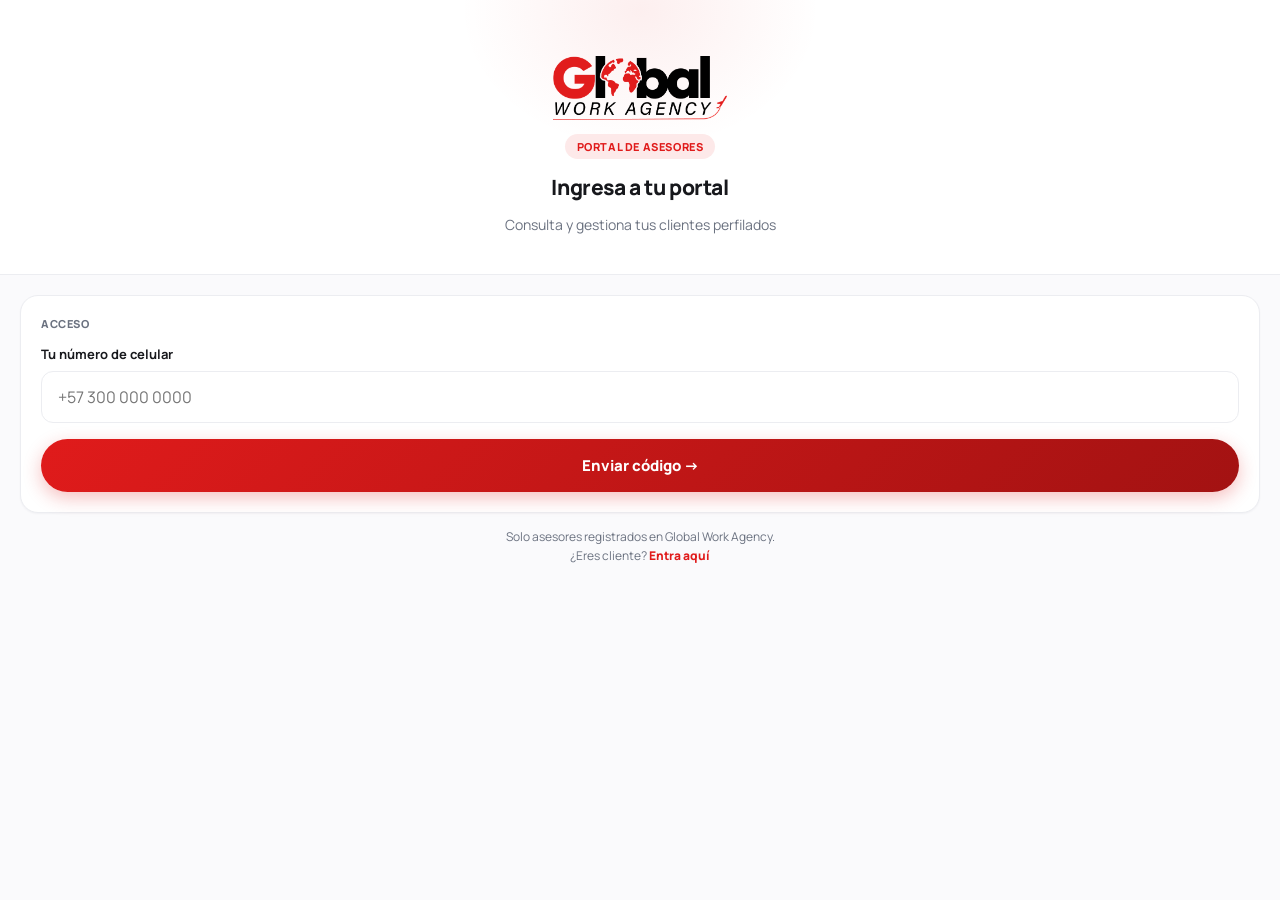
==== asesor.html @ f2fd98c4 "fix: reintento ante caida de red (no solo respuesta vacia) + overlay Reintentar en detalle y lista C" ====
<!DOCTYPE html>
<html lang="es">
<head>
  <meta charset="UTF-8">
  <meta name="viewport" content="width=device-width, initial-scale=1.0, maximum-scale=1.0, user-scalable=no">
  <meta name="theme-color" content="#ffffff">
  <meta name="apple-mobile-web-app-capable" content="yes">
  <meta name="apple-mobile-web-app-status-bar-style" content="default">
  <meta name="apple-mobile-web-app-title" content="GWA Asesor">
  <link rel="apple-touch-icon" href="icons/icon-192.png">
  <link rel="preload" as="image" href="logo-color.png">
  <link rel="preconnect" href="https://fonts.googleapis.com">
  <link rel="preconnect" href="https://fonts.gstatic.com" crossorigin>
  <link href="https://fonts.googleapis.com/css2?family=Manrope:wght@400;600;700;800&display=swap"
        rel="stylesheet" media="print" onload="this.media='all'">
  <noscript><link href="https://fonts.googleapis.com/css2?family=Manrope:wght@400;600;700;800&display=swap" rel="stylesheet"></noscript>
  <title>GWA · Asesores</title>
  <style>
    *, *::before, *::after { box-sizing: border-box; margin: 0; padding: 0; }
    :root {
      --brand: #E01B1B;
      --brand-dark: #C01616;
      --brand-deep: #8F1010;
      --brand-soft: #FDE9E9;
      --brand-grad: linear-gradient(135deg, #E01B1B 0%, #A31212 100%);
      --black: #17181C;
      --green: #16a34a;
      --green-bg: #dcfce7;
      --amber: #d97706;
      --amber-bg: #fef3c7;
      --border: #ECEDF1;
      --gray: #F4F5F7;
      --muted: #6b7280;
      --text: #17181C;
      --r: 18px;
      --ease: cubic-bezier(.22,1,.36,1);
      --safe-top: env(safe-area-inset-top, 0px);
      --safe-bot: env(safe-area-inset-bottom, 0px);
    }
    html, body {
      height: 100%; font-family: "Manrope", -apple-system, "Segoe UI", sans-serif;
      background: #FAFAFC; color: var(--text); overflow-x: hidden;
    }

    /* ── PANTALLAS ── */
    .screen { display: none; min-height: 100dvh; flex-direction: column; background: #FAFAFC; }
    .screen.active { display: flex; animation: screenIn .3s var(--ease); }
    @keyframes screenIn { from { opacity: 0; transform: translateX(16px); } }

    /* ── HEADER ── */
    .app-header {
      background: #fff; color: var(--text);
      padding: calc(var(--safe-top) + 16px) 20px 16px;
      display: flex; align-items: center; gap: 14px; flex-shrink: 0;
      border-bottom: 1px solid var(--border);
    }
    .header-logo { height: 24px; width: auto; object-fit: contain; margin-left: auto; }
    .back-btn {
      width: 38px; height: 38px; background: var(--gray);
      border: none; border-radius: 50%; color: var(--text); font-size: 20px;
      cursor: pointer; display: flex; align-items: center; justify-content: center;
      flex-shrink: 0; transition: background .2s;
    }
    .back-btn:hover { background: var(--border); }
    .header-info { min-width: 0; }
    .header-info h1 { font-size: 17px; font-weight: 800; letter-spacing: -.01em;
      white-space: nowrap; overflow: hidden; text-overflow: ellipsis; }
    .header-info p  { font-size: 12px; color: var(--muted); margin-top: 2px;
      white-space: nowrap; overflow: hidden; text-overflow: ellipsis; }

    /* ── SCROLL ── */
    .scroll { flex: 1; overflow-y: auto; -webkit-overflow-scrolling: touch;
      padding: 20px 20px calc(var(--safe-bot) + 100px); }

    /* ── HERO ── */
    .hero {
      background: #fff;
      padding: calc(var(--safe-top) + 56px) 24px 40px;
      display: flex; flex-direction: column; align-items: center; gap: 14px;
      border-bottom: 1px solid var(--border);
      position: relative; overflow: hidden;
    }
    .hero::before {
      content: ""; position: absolute; top: -130px; left: 50%;
      transform: translateX(-50%); width: 360px; height: 280px;
      background: radial-gradient(closest-side, rgba(224,27,27,.07), transparent);
      pointer-events: none;
    }
    .hero img { height: 64px; width: auto; object-fit: contain; position: relative; }
    .hero h2  { color: var(--text); font-size: 21px; font-weight: 800; text-align: center; letter-spacing: -.02em; }
    .hero p   { color: var(--muted); font-size: 14px; text-align: center; }
    .hero .pill {
      background: var(--brand-soft); color: var(--brand);
      font-size: 11px; font-weight: 800; text-transform: uppercase; letter-spacing: .6px;
      padding: 5px 12px; border-radius: 99px; position: relative;
    }

    /* ── CARDS ── */
    .card {
      background: #fff; border-radius: var(--r);
      border: 1px solid var(--border); padding: 20px; margin-bottom: 14px;
      box-shadow: 0 1px 2px rgba(16,24,40,.04);
      animation: cardIn .55s var(--ease) both;
    }
    @keyframes cardIn { from { opacity: 0; transform: translateY(14px); } }
    .card-title {
      font-size: 11px; font-weight: 800; color: var(--muted);
      text-transform: uppercase; letter-spacing: .6px; margin-bottom: 14px;
      display: flex; align-items: center; gap: 8px;
    }

    /* ── INPUTS ── */
    .campo { margin-bottom: 16px; }
    .campo label { display: block; font-size: 13px; font-weight: 700; color: var(--text); margin-bottom: 8px; }
    .campo input, .campo select, .campo textarea {
      width: 100%; padding: 14px 16px;
      border: 1.5px solid var(--border); border-radius: 12px;
      font-size: 16px; font-family: inherit; color: var(--text);
      background: #fff; outline: none; -webkit-appearance: none;
      transition: border-color .2s, box-shadow .2s;
    }
    .campo input:focus, .campo select:focus, .campo textarea:focus {
      border-color: var(--brand); box-shadow: 0 0 0 3px rgba(224,27,27,.09);
    }
    .campo textarea { min-height: 80px; resize: vertical; line-height: 1.5; }
    .campo select {
      background-image: url("data:image/svg+xml,%3Csvg xmlns='http://www.w3.org/2000/svg' width='12' height='8'%3E%3Cpath d='M1 1l5 5 5-5' stroke='%23888' stroke-width='1.5' fill='none' stroke-linecap='round'/%3E%3C/svg%3E");
      background-repeat: no-repeat; background-position: right 14px center; padding-right: 38px;
    }

    /* ── BOTONES ── */
    .btn {
      width: 100%; padding: 16px; border-radius: 50px; border: none;
      font-size: 15px; font-weight: 800; cursor: pointer;
      transition: opacity .2s, transform .1s, filter .2s, box-shadow .2s; font-family: inherit;
    }
    .btn:active { transform: scale(.97); opacity: .9; }
    .btn-primary { background: var(--brand-grad); color: #fff; box-shadow: 0 6px 18px rgba(224,27,27,.28); }
    .btn-primary:hover { filter: brightness(.95); }
    .btn-secondary { background: var(--gray); color: var(--text); }
    .btn-secondary:hover { background: var(--border); }
    .btn-green { background: var(--green); color: #fff; box-shadow: 0 6px 18px rgba(22,163,74,.24); }
    .btn-wa { background: #25D366; color: #fff; box-shadow: 0 6px 18px rgba(37,211,102,.28);
      display: flex; align-items: center; justify-content: center; gap: 9px; text-decoration: none; }
    .btn-wa svg { width: 19px; height: 19px; }
    .btn:disabled { opacity: .4; pointer-events: none; }
    .btn:focus-visible, .back-btn:focus-visible { outline: 2px solid var(--brand); outline-offset: 2px; }

    /* ── BOTTOM BAR ── */
    .bottom-bar {
      position: fixed; bottom: 0; left: 0; right: 0;
      background: #fff; border-top: 1px solid var(--border);
      padding: 12px 20px calc(var(--safe-bot) + 12px);
      display: flex; gap: 10px; z-index: 200;
    }
    .btn-sm { flex: 0 0 90px; padding: 14px 12px; font-size: 14px; }

    /* ── OTP INPUT ── */
    .otp-grid { display: flex; gap: 10px; justify-content: center; margin: 24px 0; }
    .otp-digit {
      width: 48px; height: 58px; border: 2px solid var(--border);
      border-radius: 12px; font-size: 24px; font-weight: 800;
      text-align: center; font-family: inherit; color: var(--text);
      background: #fff; outline: none; transition: border-color .2s, box-shadow .2s;
    }
    .otp-digit:focus { border-color: var(--brand); box-shadow: 0 0 0 3px rgba(224,27,27,.09); }

    /* ── BARRA DE PROGRESO ── */
    .progress-track { height: 10px; background: var(--gray); border-radius: 99px; overflow: hidden; }
    .progress-fill { height: 100%; border-radius: 99px; transition: width .9s var(--ease); background: var(--brand); }
    .progress-fill.green { background: var(--green); }

    /* ── ETAPAS ── */
    .etapas { display: flex; align-items: center; margin: 16px 0 8px; }
    .etapa-dot {
      width: 28px; height: 28px; border-radius: 50%;
      border: 2.5px solid var(--border); background: #fff;
      display: flex; align-items: center; justify-content: center;
      font-size: 11px; font-weight: 800; color: var(--muted);
      flex-shrink: 0; transition: all .3s;
    }
    .etapa-dot.done { background: var(--brand-grad); border-color: var(--brand); color: #fff; }
    .etapa-dot.active { border-color: var(--brand); color: var(--brand); box-shadow: 0 0 0 3px rgba(224,27,27,.12); }
    .etapa-linea { flex: 1; height: 2.5px; background: var(--border); transition: background .3s; }
    .etapa-linea.done { background: var(--brand); }
    .etapas-labels { display: flex; justify-content: space-between; }
    .etapa-label { font-size: 10px; color: var(--muted); font-weight: 700; text-align: center; flex: 1; }
    .etapa-label.active { color: var(--brand); }

    /* ── SELECTOR DE ETAPA (asesor) ── */
    .etapa-picker { display: grid; grid-template-columns: 1fr 1fr; gap: 8px; margin-top: 4px; }
    .etapa-opt {
      padding: 12px 10px; border-radius: 12px; border: 1.5px solid var(--border);
      background: #fff; font-family: inherit; font-size: 13px; font-weight: 700;
      color: var(--text); cursor: pointer; text-align: left;
      display: flex; align-items: center; gap: 9px; transition: all .2s;
    }
    .etapa-opt:hover { border-color: #d3d5db; }
    .etapa-opt .num {
      width: 22px; height: 22px; border-radius: 50%; flex-shrink: 0;
      background: var(--gray); color: var(--muted);
      display: flex; align-items: center; justify-content: center; font-size: 11px; font-weight: 800;
    }
    .etapa-opt.sel { border-color: var(--brand); background: var(--brand-soft); color: var(--brand-deep); }
    .etapa-opt.sel .num { background: var(--brand-grad); color: #fff; }

    /* ── DOCUMENTOS ── */
    .doc-item {
      display: flex; align-items: center; gap: 12px;
      padding: 14px; border-radius: 12px;
      border: 1.5px solid var(--border); margin-bottom: 10px;
      background: #fff; transition: border-color .2s;
    }
    .doc-item.ok { border-color: var(--green); background: #f0fdf4; }
    .doc-item.missing { border-color: var(--amber); background: #fffbeb; }
    .doc-icon {
      width: 40px; height: 40px; border-radius: 10px;
      display: flex; align-items: center; justify-content: center;
      flex-shrink: 0; background: var(--gray); color: var(--muted);
    }
    .doc-icon svg { width: 20px; height: 20px; }
    .doc-item.ok .doc-icon { background: var(--green-bg); color: var(--green); }
    .doc-item.missing .doc-icon { background: var(--amber-bg); color: var(--amber); }
    .doc-info { min-width: 0; }
    .doc-info label { font-size: 13px; font-weight: 700; display: block; margin-bottom: 3px; }
    .doc-status { font-size: 12px; color: var(--muted); }
    .doc-status.ok { color: var(--green); font-weight: 700; }
    .doc-status.missing { color: var(--amber); font-weight: 700; }
    .doc-actions { margin-left: auto; display: flex; align-items: center; gap: 8px; flex-shrink: 0; }
    .doc-ver {
      font-size: 12px; font-weight: 800; color: var(--brand);
      text-decoration: none; white-space: nowrap;
    }
    .doc-upload-btn {
      font-size: 12px; font-weight: 800;
      padding: 8px 14px; border-radius: 20px; border: none;
      background: var(--brand-grad); color: #fff; cursor: pointer; flex-shrink: 0;
      box-shadow: 0 3px 10px rgba(224,27,27,.25); font-family: inherit;
    }

    /* ── HISTORIAL DE PAGOS ── */
    .pago-row {
      padding: 12px 0; border-bottom: 1px solid var(--border);
      display: flex; align-items: center; gap: 12px;
    }
    .pago-row:last-child { border-bottom: none; }
    .pago-row-icon {
      width: 38px; height: 38px; border-radius: 10px; flex-shrink: 0;
      background: var(--brand-soft); color: var(--brand);
      display: flex; align-items: center; justify-content: center;
    }
    .pago-row-icon svg { width: 18px; height: 18px; }
    .pago-dl {
      margin-left: auto; display: inline-flex; align-items: center; gap: 5px;
      font-size: 12px; font-weight: 800; color: var(--brand);
      text-decoration: none; white-space: nowrap; cursor: pointer;
    }
    .pago-dl svg { width: 14px; height: 14px; }

    /* ── LISTA DE CLIENTES ── */
    .buscador { position: relative; margin-bottom: 12px; }
    .buscador input {
      width: 100%; padding: 13px 16px 13px 42px;
      border: 1.5px solid var(--border); border-radius: 50px;
      font-size: 15px; font-family: inherit; color: var(--text);
      background: #fff; outline: none; transition: border-color .2s, box-shadow .2s;
    }
    .buscador input:focus { border-color: var(--brand); box-shadow: 0 0 0 3px rgba(224,27,27,.09); }
    .buscador svg {
      position: absolute; left: 15px; top: 50%; transform: translateY(-50%);
      width: 17px; height: 17px; color: var(--muted); pointer-events: none;
    }
    .filtros { display: flex; gap: 8px; overflow-x: auto; padding-bottom: 4px; margin-bottom: 14px; }
    .filtros::-webkit-scrollbar { display: none; }
    .chip {
      flex-shrink: 0; padding: 8px 14px; border-radius: 50px;
      border: 1.5px solid var(--border); background: #fff;
      font-size: 12px; font-weight: 800; color: var(--muted);
      cursor: pointer; font-family: inherit; transition: all .2s; white-space: nowrap;
    }
    .chip.on { background: var(--brand-grad); border-color: var(--brand); color: #fff;
      box-shadow: 0 3px 10px rgba(224,27,27,.22); }

    .cliente-item {
      display: flex; align-items: center; gap: 13px;
      background: #fff; border: 1px solid var(--border); border-radius: var(--r);
      padding: 14px 16px; margin-bottom: 10px; cursor: pointer; width: 100%;
      text-align: left; font-family: inherit;
      box-shadow: 0 1px 2px rgba(16,24,40,.04);
      transition: border-color .2s, transform .15s var(--ease);
      animation: cardIn .45s var(--ease) both;
    }
    .cliente-item:hover { border-color: #d3d5db; transform: translateY(-1px); }
    .cliente-info { flex: 1; min-width: 0; }
    .cliente-nombre {
      font-size: 15px; font-weight: 800; letter-spacing: -.01em;
      white-space: nowrap; overflow: hidden; text-overflow: ellipsis;
    }
    .cliente-meta { font-size: 12px; color: var(--muted); margin-top: 3px;
      white-space: nowrap; overflow: hidden; text-overflow: ellipsis; }
    .cliente-chev { color: var(--muted); flex-shrink: 0; }
    .cliente-chev svg { width: 18px; height: 18px; }
    .badge {
      display: inline-block; font-size: 10px; font-weight: 800;
      padding: 3px 9px; border-radius: 99px; letter-spacing: .3px;
      background: var(--gray); color: var(--muted); margin-top: 5px;
    }
    .badge.e0 { background: var(--brand-soft); color: var(--brand); }
    .badge.e1 { background: var(--amber-bg); color: var(--amber); }
    .badge.e2 { background: #dbeafe; color: #1d4ed8; }
    .badge.e3 { background: var(--green-bg); color: var(--green); }

    /* ── RESUMEN ── */
    .stats { display: flex; gap: 10px; margin-bottom: 14px; }
    .stat {
      flex: 1; background: #fff; border: 1px solid var(--border); border-radius: 14px;
      padding: 13px 10px; text-align: center; box-shadow: 0 1px 2px rgba(16,24,40,.04);
    }
    .stat .v { font-size: 21px; font-weight: 800; letter-spacing: -.02em; font-variant-numeric: tabular-nums; }
    .stat .l { font-size: 10px; color: var(--muted); font-weight: 700; text-transform: uppercase;
      letter-spacing: .4px; margin-top: 2px; }

    /* ── ARCHIVO SOPORTE ── */
    .file-item {
      display: flex; align-items: center; gap: 12px;
      padding: 14px; background: #fff;
      border: 1.5px solid var(--border); border-radius: 12px;
      margin-bottom: 10px; cursor: pointer; transition: border-color .2s;
    }
    .file-item:hover { border-color: #d3d5db; }
    .file-item.ok { border-color: var(--green); }
    .file-icon-wrap {
      width: 40px; height: 40px; background: var(--gray); color: var(--muted);
      border-radius: 10px; display: flex; align-items: center;
      justify-content: center; flex-shrink: 0;
    }
    .file-icon-wrap svg { width: 20px; height: 20px; }
    .file-item.ok .file-icon-wrap { background: var(--green-bg); color: var(--green); }
    .file-item-info { min-width: 0; }
    .file-item-info label { font-size: 13px; font-weight: 700; display: block; margin-bottom: 3px; cursor: pointer; }
    .file-st { font-size: 12px; color: var(--muted); word-break: break-all; }
    .file-st.ok { color: var(--green); font-weight: 700; }
    .file-hidden { display: none; }
    .preview-soporte {
      margin-top: 10px; border-radius: 12px; overflow: hidden;
      border: 1px solid var(--border); display: none;
    }
    .preview-soporte img { display: block; width: 100%; height: auto; }

    /* ── PRECIO ROW ── */
    .precio-row { display: flex; gap: 10px; }
    .precio-row select { width: 110px; flex-shrink: 0; }
    .precio-row input { flex: 1; }

    /* ── AVATAR ── */
    .avatar {
      width: 42px; height: 42px; border-radius: 50%; background: var(--brand-grad);
      color: #fff; font-size: 17px; font-weight: 800;
      display: flex; align-items: center; justify-content: center; flex-shrink: 0;
      box-shadow: 0 3px 10px rgba(224,27,27,.25);
    }
    .avatar.sm { width: 38px; height: 38px; font-size: 15px; }

    /* ── PAGO INFO ── */
    .pago-nums { display: flex; gap: 0; margin: 14px 0 10px; }
    .pago-num { flex: 1; text-align: center; }
    .pago-num .valor { font-size: 18px; font-weight: 800; color: var(--black);
      font-variant-numeric: tabular-nums; letter-spacing: -.02em; }
    .pago-num .lbl { font-size: 11px; color: var(--muted); margin-top: 2px; font-weight: 600; }
    .pago-num + .pago-num { border-left: 1px solid var(--border); }

    /* ── EMPTY ── */
    .empty-inline { text-align: center; padding: 22px 10px; color: var(--muted); font-size: 13px; }

    /* ── TOAST ── */
    #toast {
      position: fixed; bottom: 110px; left: 50%;
      transform: translateX(-50%) translateY(16px);
      background: var(--black); color: #fff;
      padding: 11px 22px; border-radius: 50px;
      font-size: 14px; font-weight: 700;
      opacity: 0; pointer-events: none;
      transition: all .3s; z-index: 9999; max-width: 90vw; text-align: center;
    }
    #toast.show { opacity: 1; transform: translateX(-50%) translateY(0); }

    /* ── LOADER ── */
    #loader {
      display: none; position: fixed; inset: 0;
      background: rgba(255,255,255,.95); z-index: 9998;
      flex-direction: column; align-items: center; justify-content: center; gap: 14px;
    }
    #loader.show { display: flex; }

    /* ── OVERLAY REINTENTO ── */
    #reintentoOverlay {
      display: none; position: fixed; inset: 0; z-index: 9997;
      background: rgba(23,24,28,.5); align-items: center; justify-content: center; padding: 24px;
    }
    #reintentoOverlay.show { display: flex; }
    .reintento-box {
      background: #fff; border-radius: 20px; padding: 28px 24px; max-width: 340px; width: 100%;
      text-align: center; box-shadow: 0 20px 50px rgba(0,0,0,.25);
      animation: popIn .3s var(--ease);
    }
    .reintento-ico {
      width: 54px; height: 54px; border-radius: 50%; margin: 0 auto 14px;
      background: var(--amber-bg); color: var(--amber);
      display: flex; align-items: center; justify-content: center; font-size: 28px; font-weight: 800;
    }
    .reintento-tit { font-size: 17px; font-weight: 800; margin-bottom: 8px; }
    .reintento-txt { font-size: 13px; color: var(--muted); line-height: 1.6; margin-bottom: 18px; }
    .spinner {
      width: 46px; height: 46px;
      border: 4px solid var(--border); border-top-color: var(--brand);
      border-radius: 50%; animation: spin .8s linear infinite;
    }
    @keyframes spin { to { transform: rotate(360deg); } }
    #loader p { font-size: 15px; font-weight: 700; color: var(--text); }

    /* ── ÉXITO ── */
    .success-wrap {
      flex: 1; display: flex; flex-direction: column;
      align-items: center; justify-content: center; padding: 40px 30px; text-align: center;
    }
    .success-icon-big {
      width: 80px; height: 80px; background: var(--green); border-radius: 50%; color: #fff;
      display: flex; align-items: center; justify-content: center; margin-bottom: 24px;
      animation: popIn .45s var(--ease) forwards;
    }
    .success-icon-big svg { width: 36px; height: 36px; }
    @keyframes popIn { from{transform:scale(.4);opacity:0} to{transform:scale(1);opacity:1} }

    @media (prefers-reduced-motion: reduce) {
      *, *::before, *::after {
        animation-duration: .001s !important;
        animation-iteration-count: 1 !important;
        transition-duration: .001s !important;
      }
    }
    @media (max-width: 480px) {
      .otp-digit { width: 44px; height: 54px; font-size: 22px; }
      .etapa-picker { grid-template-columns: 1fr; }
    }
  </style>
</head>
<body>

<!-- ══════════════════════════════════════════
     PANTALLA 1 — LOGIN ASESOR
══════════════════════════════════════════ -->
<div class="screen active" id="screenLogin">
  <div class="hero">
    <img src="logo-color.png" alt="Global Work Agency" width="173" height="64">
    <span class="pill">Portal de asesores</span>
    <h2>Ingresa a tu portal</h2>
    <p>Consulta y gestiona tus clientes perfilados</p>
  </div>
  <div class="scroll">
    <div class="card">
      <div class="card-title">Acceso</div>
      <div class="campo">
        <label for="inputTelefono">Tu número de celular</label>
        <input type="tel" id="inputTelefono" placeholder="+57 300 000 0000"
               autocomplete="tel" inputmode="tel">
      </div>
      <button class="btn btn-primary" onclick="enviarOTP()">Enviar código →</button>
    </div>
    <p style="font-size:12px;color:var(--muted);text-align:center;line-height:1.6;">
      Solo asesores registrados en Global Work Agency.<br>
      ¿Eres cliente? <a href="index.html" style="color:var(--brand);font-weight:800;text-decoration:none;">Entra aquí</a>
    </p>
  </div>
</div>

<!-- ══════════════════════════════════════════
     PANTALLA 2 — OTP
══════════════════════════════════════════ -->
<div class="screen" id="screenOtp">
  <div class="hero">
    <img src="logo-color.png" alt="Global Work Agency" width="173" height="64">
    <h2>Verificación</h2>
    <p id="otpSubtitulo">Ingresa el código que enviamos a tu celular</p>
  </div>
  <div class="scroll">
    <div class="card">
      <div class="otp-grid" id="otpGrid">
        <input class="otp-digit" type="tel" inputmode="numeric" maxlength="1" aria-label="Dígito 1">
        <input class="otp-digit" type="tel" inputmode="numeric" maxlength="1" aria-label="Dígito 2">
        <input class="otp-digit" type="tel" inputmode="numeric" maxlength="1" aria-label="Dígito 3">
        <input class="otp-digit" type="tel" inputmode="numeric" maxlength="1" aria-label="Dígito 4">
        <input class="otp-digit" type="tel" inputmode="numeric" maxlength="1" aria-label="Dígito 5">
        <input class="otp-digit" type="tel" inputmode="numeric" maxlength="1" aria-label="Dígito 6">
      </div>
      <button class="btn btn-primary" onclick="verificarOTP()" style="margin-bottom:10px;">Verificar</button>
      <button class="btn btn-secondary" onclick="reenviarOTP()" id="btnReenviar">Reenviar código</button>
    </div>
    <button class="btn btn-secondary" onclick="irA('screenLogin')">← Cambiar número</button>
  </div>
</div>

<!-- ══════════════════════════════════════════
     PANTALLA 3 — LISTA DE CLIENTES
══════════════════════════════════════════ -->
<div class="screen" id="screenClientes">
  <div class="app-header">
    <div class="avatar" id="asesorAvatar">?</div>
    <div class="header-info">
      <h1 id="asesorNombre">Mis clientes</h1>
      <p id="asesorSub">Global Work Agency</p>
    </div>
    <img src="logo-color.png" alt="GWA" class="header-logo" width="65" height="24">
  </div>

  <div class="scroll" id="clientesScroll">
    <div class="stats" id="statsWrap">
      <div class="stat"><div class="v" id="stTotal">—</div><div class="l">Clientes</div></div>
      <div class="stat"><div class="v" id="stProceso">—</div><div class="l">En proceso</div></div>
      <div class="stat"><div class="v" id="stFin">—</div><div class="l">Finalizados</div></div>
    </div>

    <div class="buscador">
      <svg viewBox="0 0 24 24" fill="none" stroke="currentColor" stroke-width="2.2" stroke-linecap="round"><circle cx="11" cy="11" r="7"/><path d="M20 20l-3.5-3.5"/></svg>
      <input type="search" id="inputBuscar" placeholder="Buscar por nombre o país"
             oninput="renderClientes()" autocomplete="off">
    </div>

    <div class="filtros" id="filtrosWrap"></div>

    <div id="listaClientes"></div>
  </div>

  <div class="bottom-bar">
    <button class="btn btn-secondary btn-sm" onclick="cerrarSesion()">Salir</button>
    <button class="btn btn-primary" onclick="cargarClientes()">Actualizar</button>
  </div>
</div>

<!-- ══════════════════════════════════════════
     PANTALLA 4 — DETALLE DEL CLIENTE
══════════════════════════════════════════ -->
<div class="screen" id="screenCliente">
  <div class="app-header">
    <button class="back-btn" onclick="irA('screenClientes')" aria-label="Volver">←</button>
    <div class="header-info">
      <h1 id="cliNombre">Cliente</h1>
      <p id="cliSub">—</p>
    </div>
    <img src="logo-color.png" alt="GWA" class="header-logo" width="65" height="24">
  </div>

  <div class="scroll" id="cliScroll">

    <!-- Contacto -->
    <div class="card">
      <div class="card-title">Contacto</div>
      <div style="display:flex;align-items:center;gap:13px;margin-bottom:14px;">
        <div class="avatar sm" id="cliAvatar">?</div>
        <div style="min-width:0;">
          <div style="font-size:15px;font-weight:800;" id="cliNombre2">—</div>
          <div style="font-size:12px;color:var(--muted);margin-top:2px;" id="cliTelefono">—</div>
        </div>
      </div>
      <a class="btn btn-wa" id="btnWA" href="#" target="_blank" rel="noopener">
        <svg viewBox="0 0 24 24" fill="currentColor" aria-hidden="true"><path d="M20.5 3.5A11.9 11.9 0 0 0 12 0C5.4 0 0 5.4 0 12c0 2.1.6 4.2 1.6 6L0 24l6.2-1.6A12 12 0 0 0 12 24c6.6 0 12-5.4 12-12 0-3.2-1.2-6.2-3.5-8.5zM12 22a10 10 0 0 1-5.1-1.4l-.4-.2-3.7 1 1-3.6-.2-.4A10 10 0 1 1 12 22zm5.5-7.4c-.3-.2-1.8-.9-2-1-.3-.1-.5-.2-.7.1s-.8 1-.9 1.2c-.2.2-.3.2-.6.1a8.2 8.2 0 0 1-4-3.6c-.3-.5.3-.5.8-1.5.1-.2 0-.4 0-.6l-1-2.3c-.2-.6-.5-.5-.7-.5h-.6c-.2 0-.6.1-.9.4-.3.3-1.1 1.1-1.1 2.7s1.2 3.1 1.3 3.3c.2.2 2.3 3.6 5.6 5 3.3 1.3 3.3.9 3.9.8.6 0 1.8-.7 2-1.5.3-.7.3-1.4.2-1.5-.1-.2-.3-.3-.6-.4z"/></svg>
        Contactar por WhatsApp
      </a>
    </div>

    <!-- Etapa del proceso -->
    <div class="card">
      <div class="card-title">Etapa del proceso</div>
      <div class="etapas" id="etapasWrap"></div>
      <div class="etapas-labels" id="etapasLabels"></div>
      <p style="font-size:12px;color:var(--muted);margin:14px 0 10px;">
        Toca una etapa para mover al cliente. El cambio se refleja en su app.
      </p>
      <div class="etapa-picker" id="etapaPicker"></div>
    </div>

    <!-- Pagos -->
    <div class="card">
      <div class="card-title">Pagos</div>
      <div class="pago-nums">
        <div class="pago-num"><div class="valor" id="pagadoVal">$0</div><div class="lbl">Pagado</div></div>
        <div class="pago-num"><div class="valor" id="restanteVal">$0</div><div class="lbl">Restante</div></div>
        <div class="pago-num"><div class="valor" id="totalVal">$0</div><div class="lbl">Total</div></div>
      </div>
      <div class="progress-track"><div class="progress-fill green" id="pagoBar" style="width:0%"></div></div>
      <p style="font-size:12px;color:var(--muted);text-align:right;margin-top:6px;" id="pagoPct">0% pagado</p>
      <div id="abonosWrap" style="margin-top:6px;"></div>
      <button class="btn btn-green" style="margin-top:14px;" onclick="irAPago()">+ Registrar pago</button>
    </div>

    <!-- Documentos -->
    <div class="card">
      <div class="card-title">Documentos</div>
      <div id="docsWrap"></div>
    </div>

  </div>
</div>

<!-- ══════════════════════════════════════════
     PANTALLA 5 — REGISTRAR PAGO (solo precio + soporte)
══════════════════════════════════════════ -->
<div class="screen" id="screenPago">
  <div class="app-header">
    <button class="back-btn" onclick="irA('screenCliente')" aria-label="Volver">←</button>
    <div class="header-info">
      <h1>Registrar pago</h1>
      <p id="pagoCliente">—</p>
    </div>
    <img src="logo-color.png" alt="GWA" class="header-logo" width="65" height="24">
  </div>

  <div class="scroll">
    <div class="card">
      <div class="card-title">Valor del pago</div>
      <div class="campo" style="margin-bottom:0;">
        <label for="pagoValor">Precio pagado por el cliente (COP)</label>
        <input type="number" id="pagoValor" placeholder="Ej: 500000" min="0" inputmode="numeric">
      </div>
    </div>

    <div class="card">
      <div class="card-title">Soporte de pago</div>
      <div class="file-item" id="fi-soporte" onclick="document.getElementById('file-soporte').click()">
        <div class="file-icon-wrap">
          <svg viewBox="0 0 24 24" fill="none" stroke="currentColor" stroke-width="2" stroke-linecap="round" stroke-linejoin="round"><path d="M21 15v4a2 2 0 0 1-2 2H5a2 2 0 0 1-2-2v-4"/><polyline points="17 8 12 3 7 8"/><line x1="12" y1="3" x2="12" y2="15"/></svg>
        </div>
        <div class="file-item-info">
          <label>Comprobante</label>
          <div class="file-st" id="fs-soporte">Foto o PDF del comprobante</div>
        </div>
        <input type="file" id="file-soporte" class="file-hidden"
               accept="image/*,application/pdf" onchange="onSoporteChange(this)">
      </div>
      <div class="preview-soporte" id="previewSoporte"><img id="previewImg" alt="Vista previa del soporte"></div>
    </div>
  </div>

  <div class="bottom-bar">
    <button class="btn btn-secondary btn-sm" onclick="irA('screenCliente')">Atrás</button>
    <button class="btn btn-green" onclick="enviarPago()">Guardar pago</button>
  </div>
</div>

<!-- ══════════════════════════════════════════
     PANTALLA 6 — PAGO GUARDADO
══════════════════════════════════════════ -->
<div class="screen" id="screenPagoOk">
  <div class="success-wrap">
    <div class="success-icon-big">
      <svg viewBox="0 0 24 24" fill="none" stroke="currentColor" stroke-width="3" stroke-linecap="round" stroke-linejoin="round"><polyline points="20 6 9 17 4 12"/></svg>
    </div>
    <h2 style="font-size:22px;font-weight:800;letter-spacing:-.02em;">Pago registrado</h2>
    <p style="font-size:14px;color:var(--muted);line-height:1.6;margin-top:10px;max-width:280px;">
      El soporte quedó guardado y el cliente ya lo verá en su app.
    </p>
    <button class="btn btn-primary" style="margin-top:26px;max-width:280px;"
            onclick="abrirCliente(clienteActual)">Volver al cliente</button>
  </div>
</div>

<div id="toast" role="status"></div>
<div id="loader"><div class="spinner"></div><p id="loaderMsg">Cargando...</p></div>

<div id="reintentoOverlay">
  <div class="reintento-box">
    <div class="reintento-ico">!</div>
    <div class="reintento-tit">No se pudo cargar el cliente</div>
    <p class="reintento-txt" id="reintentoMsg"></p>
    <button class="btn btn-primary" id="btnReintentar">Reintentar</button>
    <button class="btn btn-secondary" onclick="document.getElementById('reintentoOverlay').classList.remove('show')" style="margin-top:8px;">Cerrar</button>
  </div>
</div>

<script>
/* ══════════════════════════════════════════
   CONFIGURACIÓN — endpoints reales de n8n
══════════════════════════════════════════ */
const BASE = "https://app.rioagencymarketing.com/webhook";
const WH = {
  login:      BASE + "/asesor-login",
  otp:        BASE + "/asesor-verificar-otp",
  perfilados: BASE + "/asesor-perfilados",
  detalle:    BASE + "/asesor-detalle",
  etapa:      BASE + "/asesor-etapa",
  documento:  BASE + "/cliente-subir-documento",   // reutilizado (sube a GHL + Sheet)
  pago:       BASE + "/registrar-abono"            // reutilizado (soporte + suma a Pagado)
};

const ETAPAS = ["Perfilado", "Documentos", "En proceso", "Finalizado"];

// IDs de las etapas en el pipeline de GHL (índice = etapaIndex)
const STAGE_IDS = [
  "49c81ecd-195b-436f-8914-ccb5744baa2b", // 0 Perfilado
  "553471ca-d2f3-4551-965d-2149d924e48e", // 1 Documentos
  "26840b35-5d91-41a4-9ce5-c3c18e676355", // 2 En proceso
  "f37a3e1a-4a80-4b61-b8ee-08f17355421e"  // 3 Finalizado
];

// tipoDoc -> etiqueta. Las columnas del Sheet las mapea el webhook.
const DOCS = [
  { key: "acuerdo",   label: "Acuerdo de voluntades" },
  { key: "cv",        label: "Hoja de vida" },
  { key: "documento", label: "Documento de identidad" },
  { key: "pasaporte", label: "Pasaporte" }
];

const ICONS = {
  fileText: '<svg viewBox="0 0 24 24" fill="none" stroke="currentColor" stroke-width="2" stroke-linecap="round" stroke-linejoin="round" aria-hidden="true"><path d="M14 2H6a2 2 0 0 0-2 2v16a2 2 0 0 0 2 2h12a2 2 0 0 0 2-2V8z"/><polyline points="14 2 14 8 20 8"/><line x1="16" y1="13" x2="8" y2="13"/><line x1="16" y1="17" x2="8" y2="17"/></svg>',
  card: '<svg viewBox="0 0 24 24" fill="none" stroke="currentColor" stroke-width="2" stroke-linecap="round" stroke-linejoin="round" aria-hidden="true"><rect x="1" y="4" width="22" height="16" rx="2"/><line x1="1" y1="10" x2="23" y2="10"/></svg>',
  chevron: '<svg viewBox="0 0 24 24" fill="none" stroke="currentColor" stroke-width="2.4" stroke-linecap="round" stroke-linejoin="round" aria-hidden="true"><polyline points="9 18 15 12 9 6"/></svg>'
};

/* ══════════════════════════════════════════
   ESTADO
══════════════════════════════════════════ */
let sesion = null;
try { sesion = JSON.parse(sessionStorage.getItem("gwa_asesor")); } catch(e){}

let perfilados = [];        // lista devuelta por asesor-perfilados
let filtroEtapa = -1;       // -1 = todas
let clienteActual = null;   // detalle del cliente abierto

/* ══════════════════════════════════════════
   NAVEGACIÓN
══════════════════════════════════════════ */
function irA(id) {
  document.querySelectorAll(".screen").forEach(s => s.classList.remove("active"));
  document.getElementById(id).classList.add("active");
  window.scrollTo(0, 0);
}

/* ══════════════════════════════════════════
   LOGIN / OTP
══════════════════════════════════════════ */
async function enviarOTP() {
  const tel = document.getElementById("inputTelefono").value.trim();
  if (!tel || tel.replace(/\D/g,"").length < 7) { toast("Ingresa un número válido"); return; }
  showLoader("Enviando código...");
  try {
    const r = await post(WH.login, { telefono: tel });
    hideLoader();
    if (r.ok) {
      document.getElementById("otpSubtitulo").textContent =
        "Ingresa el código que enviamos a " + tel;
      document.querySelectorAll(".otp-digit").forEach(i => i.value = "");
      irA("screenOtp");
      setTimeout(() => document.querySelector(".otp-digit").focus(), 250);
    } else {
      toast(r.error || r.mensaje || "No encontramos un asesor con ese número");
    }
  } catch(e) { hideLoader(); toast("Error de conexión"); }
}

document.querySelectorAll(".otp-digit").forEach((inp, i, all) => {
  inp.addEventListener("input", () => {
    const v = inp.value.replace(/\D/g, "");
    inp.value = v.slice(0,1);
    if (inp.value && i < all.length - 1) all[i+1].focus();
    if (i === all.length - 1 && getOTP().length === 6) verificarOTP();
  });
  inp.addEventListener("keydown", e => {
    if (e.key === "Backspace" && !inp.value && i > 0) all[i-1].focus();
  });
  inp.addEventListener("paste", e => {
    e.preventDefault();
    const text = (e.clipboardData || window.clipboardData).getData("text").replace(/\D/g,"");
    all.forEach((el, k) => el.value = text[k] || "");
    if (text.length >= 6) verificarOTP();
  });
});

function getOTP() {
  return Array.from(document.querySelectorAll(".otp-digit")).map(i => i.value).join("");
}

async function verificarOTP() {
  const otp = getOTP();
  if (otp.length !== 6) { toast("Ingresa los 6 dígitos"); return; }
  const tel = document.getElementById("inputTelefono").value.trim();
  showLoader("Verificando...");
  try {
    const r = await post(WH.otp, { telefono: tel, otp });
    hideLoader();
    if (r.ok && r.asesorId) {
      sesion = {
        asesorId: r.asesorId, nombre: r.nombre || "",
        isAdmin: r.isAdmin === true, telefono: tel
      };
      sessionStorage.setItem("gwa_asesor", JSON.stringify(sesion));
      cargarClientes();
    } else {
      toast(r.error || r.mensaje || "Código incorrecto");
      document.querySelectorAll(".otp-digit").forEach(i => i.value = "");
      document.querySelector(".otp-digit").focus();
    }
  } catch(e) { hideLoader(); toast("Error de conexión"); }
}

async function reenviarOTP() {
  const btn = document.getElementById("btnReenviar");
  btn.disabled = true;
  await enviarOTP();
  let s = 30;
  const t = setInterval(() => {
    btn.textContent = `Reenviar código (${s}s)`;
    if (--s < 0) { clearInterval(t); btn.disabled = false; btn.textContent = "Reenviar código"; }
  }, 1000);
}

/* ══════════════════════════════════════════
   LISTA DE CLIENTES
══════════════════════════════════════════ */
async function cargarClientes() {
  if (!sesion?.asesorId) { irA("screenLogin"); return; }
  showLoader("Cargando tus clientes...");
  try {
    let r = await post(WH.perfilados, { asesorId: sesion.asesorId, isAdmin: !!sesion.isAdmin });
    const esperas = [1000, 1500, 2500, 3500];
    for (let i = 0; (r.vacio || r.neterror) && i < esperas.length; i++) {
      await new Promise(res => setTimeout(res, esperas[i]));
      r = await post(WH.perfilados, { asesorId: sesion.asesorId, isAdmin: !!sesion.isAdmin });
    }
    hideLoader();
    if (!r.ok) { toast(r.error || r.mensaje || "No se pudieron cargar los clientes"); return; }

    perfilados = r.perfilados || [];
    const ini = (sesion.nombre || "?")[0].toUpperCase();
    document.getElementById("asesorAvatar").textContent = ini;
    document.getElementById("asesorNombre").textContent =
      sesion.isAdmin ? "Todos los clientes" : (sesion.nombre || "Mis clientes");
    document.getElementById("asesorSub").textContent =
      perfilados.length === 1 ? "1 cliente" : `${perfilados.length} clientes`;

    document.getElementById("stTotal").textContent   = perfilados.length;
    document.getElementById("stProceso").textContent = perfilados.filter(c => c.etapaIndex === 2).length;
    document.getElementById("stFin").textContent     = perfilados.filter(c => c.etapaIndex === 3).length;

    renderFiltros();
    renderClientes();
    irA("screenClientes");
  } catch(e) { hideLoader(); toast("Error de conexión"); }
}

function renderFiltros() {
  const wrap = document.getElementById("filtrosWrap");
  wrap.innerHTML = "";
  const opciones = [{ i: -1, t: "Todos" }].concat(ETAPAS.map((t, i) => ({ i, t })));
  opciones.forEach(o => {
    const b = document.createElement("button");
    b.className = "chip" + (o.i === filtroEtapa ? " on" : "");
    const n = o.i === -1 ? perfilados.length : perfilados.filter(c => c.etapaIndex === o.i).length;
    b.textContent = `${o.t} (${n})`;
    b.onclick = () => { filtroEtapa = o.i; renderFiltros(); renderClientes(); };
    wrap.appendChild(b);
  });
}

function renderClientes() {
  const q = document.getElementById("inputBuscar").value.trim().toLowerCase();
  const lista = document.getElementById("listaClientes");
  lista.innerHTML = "";

  const filtrados = perfilados.filter(c => {
    if (filtroEtapa !== -1 && c.etapaIndex !== filtroEtapa) return false;
    if (!q) return true;
    return (c.nombre || "").toLowerCase().includes(q) ||
           (c.pais || "").toLowerCase().includes(q);
  });

  if (!filtrados.length) {
    lista.innerHTML = `<div class="empty-inline">No hay clientes que coincidan con este filtro.</div>`;
    return;
  }

  filtrados.forEach((c, idx) => {
    const et = typeof c.etapaIndex === "number" ? c.etapaIndex : -1;
    const btn = document.createElement("button");
    btn.className = "cliente-item";
    btn.style.animationDelay = Math.min(idx * .04, .4) + "s";
    btn.onclick = () => abrirCliente(c);
    const metaAdmin = sesion.isAdmin && c.asesorNombre ? " · " + esc(c.asesorNombre) : "";
    btn.innerHTML = `
      <div class="avatar sm">${((c.nombre || "?").trim()[0] || "?").toUpperCase()}</div>
      <div class="cliente-info">
        <div class="cliente-nombre">${esc((c.nombre || "Sin nombre").trim())}</div>
        <div class="cliente-meta">${esc(c.pais || "Sin país")}${metaAdmin}</div>
        ${et >= 0 ? `<span class="badge e${et}">${esc(c.etapaLabel || ETAPAS[et])}</span>`
                  : `<span class="badge">Sin proceso</span>`}
      </div>
      <div class="cliente-chev">${ICONS.chevron}</div>`;
    lista.appendChild(btn);
  });
}

/* ══════════════════════════════════════════
   DETALLE DEL CLIENTE
══════════════════════════════════════════ */
async function abrirCliente(item) {
  // item puede ser el objeto de la lista o el clienteActual (al volver del pago)
  const contactId = item && item.contactId;
  if (!contactId) return;
  showLoader("Cargando cliente...");
  try {
    // Reintenta ante respuesta vacía (cuota de Sheets) o caída de red
    let r = await post(WH.detalle, { contactId });
    const esperas = [1000, 1500, 2500, 3500, 5000];
    for (let intento = 0; (r.vacio || r.neterror) && intento < esperas.length; intento++) {
      showLoader("Cargando cliente" + ".".repeat((intento % 3) + 1));
      await new Promise(res => setTimeout(res, esperas[intento]));
      r = await post(WH.detalle, { contactId });
    }
    hideLoader();
    if (!r.ok) { mostrarReintento(item, r.error || r.mensaje); return; }
    // combinamos lo de la lista (nombre/pais/opportunityId) con el detalle
    clienteActual = Object.assign({}, item, r);
    // opportunityId puede venir en ambos; priorizamos el que exista
    clienteActual.opportunityId = r.opportunityId || (item && item.opportunityId) || "";
    renderCliente(clienteActual, item);
    irA("screenCliente");
  } catch(e) { hideLoader(); toast("Error de conexión"); }
}

function mostrarReintento(item, motivo) {
  document.getElementById("reintentoMsg").textContent =
    motivo || "Puede ser saturación momentánea del servidor.";
  const ov = document.getElementById("reintentoOverlay");
  ov.classList.add("show");
  document.getElementById("btnReintentar").onclick = () => {
    ov.classList.remove("show");
    abrirCliente(item);
  };
}

function renderCliente(d, item) {
  const ed = d.editable || {};
  const nombre = (ed["Nombre Completo"] || (item && item.nombre) || "Cliente").trim();
  const telefono = (ed["Telefono"] || "").trim();

  document.getElementById("cliNombre").textContent  = nombre;
  document.getElementById("cliNombre2").textContent = nombre;
  document.getElementById("cliAvatar").textContent  = nombre[0].toUpperCase();
  document.getElementById("cliTelefono").textContent = telefono || "Sin teléfono";
  document.getElementById("cliSub").textContent =
    [ed["Pais Destino"] || (item && item.pais), ed["Correo"]].filter(Boolean).join(" · ") || "Global Work Agency";
  document.getElementById("pagoCliente").textContent = nombre;

  // WhatsApp
  const wa = document.getElementById("btnWA");
  const tel = telefono.replace(/\D/g, "");
  if (tel) {
    const msg = encodeURIComponent(
      `Hola ${nombre.split(" ")[0]}, te saluda ${sesion?.nombre || "tu asesor"} de Global Work Agency.`);
    wa.href = `https://wa.me/${tel}?text=${msg}`;
    wa.style.display = "";
  } else {
    wa.style.display = "none";
  }

  renderEtapas(typeof d.etapaIndex === "number" ? d.etapaIndex : -1);
  renderPagos(d);
  renderDocs(d.documentos || {});
}

/* ── ETAPAS ── */
function renderEtapas(etapaActual) {
  const wrap = document.getElementById("etapasWrap");
  const labels = document.getElementById("etapasLabels");
  wrap.innerHTML = ""; labels.innerHTML = "";

  ETAPAS.forEach((nombre, i) => {
    const dot = document.createElement("div");
    dot.className = "etapa-dot" + (i < etapaActual ? " done" : i === etapaActual ? " active" : "");
    dot.textContent = i < etapaActual ? "✓" : i + 1;
    wrap.appendChild(dot);
    if (i < ETAPAS.length - 1) {
      const l = document.createElement("div");
      l.className = "etapa-linea" + (i < etapaActual ? " done" : "");
      wrap.appendChild(l);
    }
    const lb = document.createElement("div");
    lb.className = "etapa-label" + (i === etapaActual ? " active" : "");
    lb.textContent = nombre;
    labels.appendChild(lb);
  });

  const picker = document.getElementById("etapaPicker");
  picker.innerHTML = "";
  ETAPAS.forEach((nombre, i) => {
    const b = document.createElement("button");
    b.className = "etapa-opt" + (i === etapaActual ? " sel" : "");
    b.innerHTML = `<span class="num">${i+1}</span>${nombre}`;
    b.onclick = () => cambiarEtapa(i, nombre, etapaActual);
    picker.appendChild(b);
  });
}

async function cambiarEtapa(nuevaIdx, nombre, actualIdx) {
  if (nuevaIdx === actualIdx) { toast("El cliente ya está en esta etapa"); return; }
  if (!clienteActual.opportunityId) {
    toast("Este cliente no tiene oportunidad en el pipeline"); return;
  }
  if (!confirm(`¿Mover a ${clienteActual.editable?.["Nombre Completo"] || "el cliente"} a la etapa "${nombre}"?`)) return;
  showLoader("Actualizando etapa...");
  try {
    const r = await post(WH.etapa, {
      opportunityId: clienteActual.opportunityId,
      stageId: STAGE_IDS[nuevaIdx],
      etapaIndex: nuevaIdx
    });
    hideLoader();
    if (!r.ok) { toast(r.error || r.mensaje || "No se pudo actualizar la etapa"); return; }
    clienteActual.etapaIndex = nuevaIdx;
    renderEtapas(nuevaIdx);
    const enLista = perfilados.find(c => c.contactId === clienteActual.contactId);
    if (enLista) {
      enLista.etapaIndex = nuevaIdx; enLista.etapaLabel = ETAPAS[nuevaIdx];
      renderFiltros();
    }
    toast(`Cliente movido a "${nombre}"`);
  } catch(e) { hideLoader(); toast("Error de conexión"); }
}

/* ── PAGOS ── */
function renderPagos(d) {
  const p = d.pago || {};
  const total = Number(p.total || 0);
  const pagado = Number(p.pagado || 0);
  const restante = p.restante != null ? Number(p.restante) : Math.max(total - pagado, 0);
  const pct = p.porcentaje != null ? Number(p.porcentaje) : (total ? Math.round(pagado / total * 100) : 0);

  document.getElementById("pagadoVal").textContent   = fmt(pagado);
  document.getElementById("restanteVal").textContent = fmt(restante);
  document.getElementById("totalVal").textContent    = fmt(total);
  document.getElementById("pagoBar").style.width     = Math.min(pct, 100) + "%";
  document.getElementById("pagoPct").textContent     = pct + "% pagado";

  const wrap = document.getElementById("abonosWrap");
  wrap.innerHTML = "";
  const historial = d.historialPagos || [];
  if (!historial.length) {
    wrap.innerHTML = `<div class="empty-inline">Aún no hay pagos con soporte.</div>`;
    return;
  }
  historial.forEach(a => {
    const div = document.createElement("div");
    div.className = "pago-row";
    div.innerHTML = `
      <div class="pago-row-icon">${ICONS.card}</div>
      <div style="min-width:0;">
        <div style="font-size:14px;font-weight:800;">${esc(a.concepto || "Pago")}</div>
        <div style="font-size:12px;color:var(--muted);margin-top:2px;">${esc(a.fecha || "")}</div>
      </div>
      ${a.comprobante ? `<a class="pago-dl" href="${esc(a.comprobante)}" target="_blank" rel="noopener">Ver soporte</a>` : ""}`;
    wrap.appendChild(div);
  });
}

/* ── DOCUMENTOS ── */
function renderDocs(documentos) {
  const wrap = document.getElementById("docsWrap");
  wrap.innerHTML = "";
  DOCS.forEach(({ key, label }) => {
    const link = documentos[key] || null;
    const div = document.createElement("div");
    div.className = "doc-item " + (link ? "ok" : "missing");
    div.innerHTML = `
      <div class="doc-icon">${ICONS.fileText}</div>
      <div class="doc-info">
        <label>${label}</label>
        <div class="doc-status ${link ? "ok" : "missing"}">${link ? "Cargado" : "Pendiente"}</div>
      </div>
      <div class="doc-actions">
        ${link ? `<a class="doc-ver" href="${esc(link)}" target="_blank" rel="noopener">Ver</a>` : ""}
        <button class="doc-upload-btn">${link ? "Actualizar" : "Subir"}</button>
      </div>`;
    div.querySelector(".doc-upload-btn").onclick = () => subirDoc(key, label);
    wrap.appendChild(div);
  });
}

function subirDoc(key, label) {
  const inp = document.createElement("input");
  inp.type = "file";
  inp.accept = "application/pdf,image/*";
  inp.onchange = async () => {
    if (!inp.files[0]) return;
    showLoader(`Subiendo ${label.toLowerCase()}...`);
    const fd = new FormData();
    fd.append("contactId", clienteActual.contactId);
    fd.append("tipoDoc", key);
    fd.append("archivo", inp.files[0]);
    try {
      const r = await fetchFD(WH.documento, fd);
      hideLoader();
      if (r && r.ok === false) { toast(r.error || r.mensaje || "No se pudo subir el documento"); return; }
      toast("Documento actualizado");
      abrirCliente(clienteActual);   // recarga el detalle con el nuevo link
    } catch(e) { hideLoader(); toast("Error al subir. Intenta de nuevo."); }
  };
  inp.click();
}

/* ══════════════════════════════════════════
   REGISTRAR PAGO (solo precio + soporte)
══════════════════════════════════════════ */
function irAPago() {
  document.getElementById("pagoValor").value = "";
  document.getElementById("file-soporte").value = "";
  document.getElementById("fs-soporte").textContent = "Foto o PDF del comprobante";
  document.getElementById("fs-soporte").className = "file-st";
  document.getElementById("fi-soporte").classList.remove("ok");
  document.getElementById("previewSoporte").style.display = "none";
  irA("screenPago");
}

function onSoporteChange(inp) {
  const st = document.getElementById("fs-soporte");
  const fi = document.getElementById("fi-soporte");
  const prev = document.getElementById("previewSoporte");
  const f = inp.files && inp.files[0];
  if (!f) {
    st.textContent = "Foto o PDF del comprobante"; st.className = "file-st";
    fi.classList.remove("ok"); prev.style.display = "none"; return;
  }
  st.textContent = `✓ ${f.name} (${(f.size/1024).toFixed(0)} KB)`;
  st.className = "file-st ok";
  fi.classList.add("ok");
  if (f.type.startsWith("image/")) {
    document.getElementById("previewImg").src = URL.createObjectURL(f);
    prev.style.display = "block";
  } else {
    prev.style.display = "none";
  }
}

async function enviarPago() {
  const valor = document.getElementById("pagoValor").value;
  const file  = document.getElementById("file-soporte").files[0];

  if (!valor || Number(valor) <= 0) { toast("Ingresa el valor del pago"); return; }
  if (!file)  { toast("Adjunta el soporte de pago"); return; }

  const h = new Date();
  const fechaSubida =
    `${h.getFullYear()}-${String(h.getMonth()+1).padStart(2,"0")}-${String(h.getDate()).padStart(2,"0")} ` +
    `${String(h.getHours()).padStart(2,"0")}:${String(h.getMinutes()).padStart(2,"0")}`;

  // El webhook registrar-abono acepta valorPago_1..6 + pdfPago_1..6
  const fd = new FormData();
  fd.append("contactId", clienteActual.contactId);
  fd.append("valorPago_1", valor);
  fd.append("pdfPago_1", file);
  fd.append("fechaSubida", fechaSubida);
  fd.append("registradoPor", sesion.nombre || "");

  showLoader("Guardando pago...");
  try {
    const r = await fetchFD(WH.pago, fd);
    hideLoader();
    if (r && r.ok === false) { toast(r.error || r.mensaje || "No se pudo guardar el pago"); return; }
    irA("screenPagoOk");
  } catch(e) { hideLoader(); toast("Error de conexión. Intenta de nuevo."); }
}

/* ══════════════════════════════════════════
   SESIÓN
══════════════════════════════════════════ */
function cerrarSesion() {
  sesion = null; perfilados = []; clienteActual = null;
  sessionStorage.removeItem("gwa_asesor");
  document.getElementById("inputTelefono").value = "";
  document.querySelectorAll(".otp-digit").forEach(i => i.value = "");
  irA("screenLogin");
}

/* ══════════════════════════════════════════
   HELPERS
══════════════════════════════════════════ */
async function parseSafe(r) {
  // El webhook a veces responde 200 con cuerpo vacío; no reventamos.
  const txt = await r.text();
  if (!txt || !txt.trim()) return { ok: false, vacio: true, error: "El servidor no respondió, intenta de nuevo." };
  try { return JSON.parse(txt); }
  catch(e) { return { ok: false, error: "Respuesta no válida del servidor." }; }
}
async function post(url, data) {
  try {
    const r = await fetch(url, { method:"POST",
      headers:{"Content-Type":"application/json"}, body: JSON.stringify(data) });
    return parseSafe(r);
  } catch(e) {
    return { ok: false, neterror: true, error: "Sin conexión, reintentando..." };
  }
}
async function fetchFD(url, fd) {
  try {
    const r = await fetch(url, { method:"POST", body: fd });
    return parseSafe(r);
  } catch(e) {
    return { ok: false, neterror: true, error: "Sin conexión, reintentando..." };
  }
}

function fmt(n) {
  if (!n) return "$0";
  return "$" + Number(n).toLocaleString("es-CO");
}

function esc(s) {
  return String(s == null ? "" : s)
    .replace(/&/g,"&amp;").replace(/</g,"&lt;").replace(/>/g,"&gt;")
    .replace(/"/g,"&quot;").replace(/'/g,"&#39;");
}

function showLoader(msg) {
  document.getElementById("loaderMsg").textContent = msg || "Cargando...";
  document.getElementById("loader").classList.add("show");
}
function hideLoader() { document.getElementById("loader").classList.remove("show"); }

function toast(msg, ms = 3000) {
  const el = document.getElementById("toast");
  el.textContent = msg; el.classList.add("show");
  setTimeout(() => el.classList.remove("show"), ms);
}

/* ══════════════════════════════════════════
   INIT
══════════════════════════════════════════ */
if (sesion?.asesorId) { cargarClientes(); }
</script>
</body>
</html>
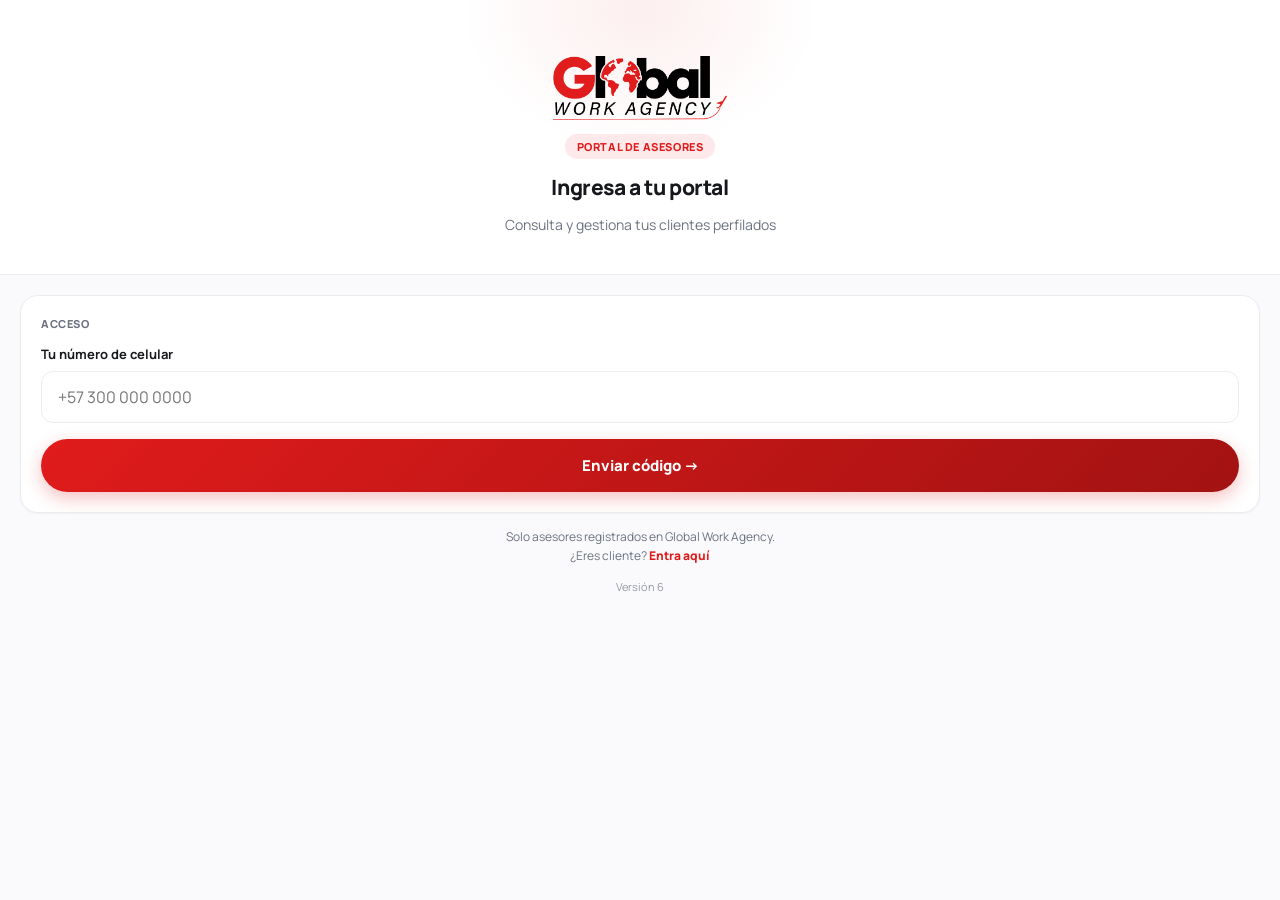
==== commit 4c9eeb93: "chore: etiqueta Version 6 visible en login para verificar cache Co-Authored-By: Claude Opus 4.8 <nor" ====
--- a/asesor.html
+++ b/asesor.html
@@ -470,6 +470,7 @@
       Solo asesores registrados en Global Work Agency.<br>
       ¿Eres cliente? <a href="index.html" style="color:var(--brand);font-weight:800;text-decoration:none;">Entra aquí</a>
     </p>
+    <p style="font-size:11px;color:var(--muted);text-align:center;margin-top:14px;opacity:.7;">Versión 6</p>
   </div>
 </div>
 
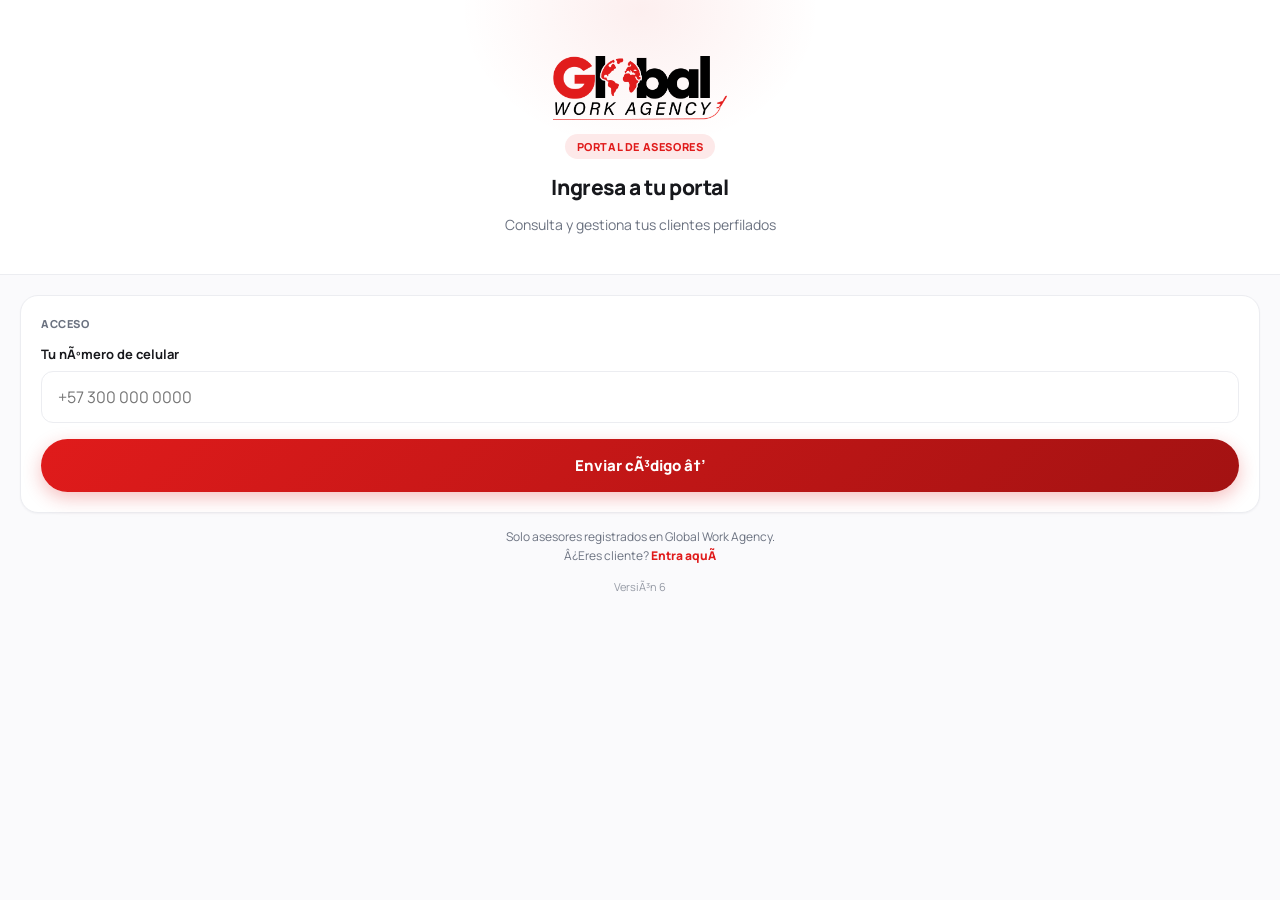
==== commit 68c155d1: "fix: teléfono numérico rompía el render (.trim sobre número) -> Error de conexion. Coercion a String" ====
--- a/asesor.html
+++ b/asesor.html
@@ -1,4 +1,4 @@
-<!DOCTYPE html>
+﻿<!DOCTYPE html>
 <html lang="es">
 <head>
   <meta charset="UTF-8">
@@ -14,7 +14,7 @@
   <link href="https://fonts.googleapis.com/css2?family=Manrope:wght@400;600;700;800&display=swap"
         rel="stylesheet" media="print" onload="this.media='all'">
   <noscript><link href="https://fonts.googleapis.com/css2?family=Manrope:wght@400;600;700;800&display=swap" rel="stylesheet"></noscript>
-  <title>GWA · Asesores</title>
+  <title>GWA Â· Asesores</title>
   <style>
     *, *::before, *::after { box-sizing: border-box; margin: 0; padding: 0; }
     :root {
@@ -42,12 +42,12 @@
       background: #FAFAFC; color: var(--text); overflow-x: hidden;
     }
 
-    /* ── PANTALLAS ── */
+    /* â”€â”€ PANTALLAS â”€â”€ */
     .screen { display: none; min-height: 100dvh; flex-direction: column; background: #FAFAFC; }
     .screen.active { display: flex; animation: screenIn .3s var(--ease); }
     @keyframes screenIn { from { opacity: 0; transform: translateX(16px); } }
 
-    /* ── HEADER ── */
+    /* â”€â”€ HEADER â”€â”€ */
     .app-header {
       background: #fff; color: var(--text);
       padding: calc(var(--safe-top) + 16px) 20px 16px;
@@ -68,11 +68,11 @@
     .header-info p  { font-size: 12px; color: var(--muted); margin-top: 2px;
       white-space: nowrap; overflow: hidden; text-overflow: ellipsis; }
 
-    /* ── SCROLL ── */
+    /* â”€â”€ SCROLL â”€â”€ */
     .scroll { flex: 1; overflow-y: auto; -webkit-overflow-scrolling: touch;
       padding: 20px 20px calc(var(--safe-bot) + 100px); }
 
-    /* ── HERO ── */
+    /* â”€â”€ HERO â”€â”€ */
     .hero {
       background: #fff;
       padding: calc(var(--safe-top) + 56px) 24px 40px;
@@ -95,7 +95,7 @@
       padding: 5px 12px; border-radius: 99px; position: relative;
     }
 
-    /* ── CARDS ── */
+    /* â”€â”€ CARDS â”€â”€ */
     .card {
       background: #fff; border-radius: var(--r);
       border: 1px solid var(--border); padding: 20px; margin-bottom: 14px;
@@ -109,7 +109,7 @@
       display: flex; align-items: center; gap: 8px;
     }
 
-    /* ── INPUTS ── */
+    /* â”€â”€ INPUTS â”€â”€ */
     .campo { margin-bottom: 16px; }
     .campo label { display: block; font-size: 13px; font-weight: 700; color: var(--text); margin-bottom: 8px; }
     .campo input, .campo select, .campo textarea {
@@ -128,7 +128,7 @@
       background-repeat: no-repeat; background-position: right 14px center; padding-right: 38px;
     }
 
-    /* ── BOTONES ── */
+    /* â”€â”€ BOTONES â”€â”€ */
     .btn {
       width: 100%; padding: 16px; border-radius: 50px; border: none;
       font-size: 15px; font-weight: 800; cursor: pointer;
@@ -146,7 +146,7 @@
     .btn:disabled { opacity: .4; pointer-events: none; }
     .btn:focus-visible, .back-btn:focus-visible { outline: 2px solid var(--brand); outline-offset: 2px; }
 
-    /* ── BOTTOM BAR ── */
+    /* â”€â”€ BOTTOM BAR â”€â”€ */
     .bottom-bar {
       position: fixed; bottom: 0; left: 0; right: 0;
       background: #fff; border-top: 1px solid var(--border);
@@ -155,7 +155,7 @@
     }
     .btn-sm { flex: 0 0 90px; padding: 14px 12px; font-size: 14px; }
 
-    /* ── OTP INPUT ── */
+    /* â”€â”€ OTP INPUT â”€â”€ */
     .otp-grid { display: flex; gap: 10px; justify-content: center; margin: 24px 0; }
     .otp-digit {
       width: 48px; height: 58px; border: 2px solid var(--border);
@@ -165,12 +165,12 @@
     }
     .otp-digit:focus { border-color: var(--brand); box-shadow: 0 0 0 3px rgba(224,27,27,.09); }
 
-    /* ── BARRA DE PROGRESO ── */
+    /* â”€â”€ BARRA DE PROGRESO â”€â”€ */
     .progress-track { height: 10px; background: var(--gray); border-radius: 99px; overflow: hidden; }
     .progress-fill { height: 100%; border-radius: 99px; transition: width .9s var(--ease); background: var(--brand); }
     .progress-fill.green { background: var(--green); }
 
-    /* ── ETAPAS ── */
+    /* â”€â”€ ETAPAS â”€â”€ */
     .etapas { display: flex; align-items: center; margin: 16px 0 8px; }
     .etapa-dot {
       width: 28px; height: 28px; border-radius: 50%;
@@ -187,7 +187,7 @@
     .etapa-label { font-size: 10px; color: var(--muted); font-weight: 700; text-align: center; flex: 1; }
     .etapa-label.active { color: var(--brand); }
 
-    /* ── SELECTOR DE ETAPA (asesor) ── */
+    /* â”€â”€ SELECTOR DE ETAPA (asesor) â”€â”€ */
     .etapa-picker { display: grid; grid-template-columns: 1fr 1fr; gap: 8px; margin-top: 4px; }
     .etapa-opt {
       padding: 12px 10px; border-radius: 12px; border: 1.5px solid var(--border);
@@ -204,7 +204,7 @@
     .etapa-opt.sel { border-color: var(--brand); background: var(--brand-soft); color: var(--brand-deep); }
     .etapa-opt.sel .num { background: var(--brand-grad); color: #fff; }
 
-    /* ── DOCUMENTOS ── */
+    /* â”€â”€ DOCUMENTOS â”€â”€ */
     .doc-item {
       display: flex; align-items: center; gap: 12px;
       padding: 14px; border-radius: 12px;
@@ -238,7 +238,7 @@
       box-shadow: 0 3px 10px rgba(224,27,27,.25); font-family: inherit;
     }
 
-    /* ── HISTORIAL DE PAGOS ── */
+    /* â”€â”€ HISTORIAL DE PAGOS â”€â”€ */
     .pago-row {
       padding: 12px 0; border-bottom: 1px solid var(--border);
       display: flex; align-items: center; gap: 12px;
@@ -257,7 +257,7 @@
     }
     .pago-dl svg { width: 14px; height: 14px; }
 
-    /* ── LISTA DE CLIENTES ── */
+    /* â”€â”€ LISTA DE CLIENTES â”€â”€ */
     .buscador { position: relative; margin-bottom: 12px; }
     .buscador input {
       width: 100%; padding: 13px 16px 13px 42px;
@@ -310,7 +310,7 @@
     .badge.e2 { background: #dbeafe; color: #1d4ed8; }
     .badge.e3 { background: var(--green-bg); color: var(--green); }
 
-    /* ── RESUMEN ── */
+    /* â”€â”€ RESUMEN â”€â”€ */
     .stats { display: flex; gap: 10px; margin-bottom: 14px; }
     .stat {
       flex: 1; background: #fff; border: 1px solid var(--border); border-radius: 14px;
@@ -320,7 +320,7 @@
     .stat .l { font-size: 10px; color: var(--muted); font-weight: 700; text-transform: uppercase;
       letter-spacing: .4px; margin-top: 2px; }
 
-    /* ── ARCHIVO SOPORTE ── */
+    /* â”€â”€ ARCHIVO SOPORTE â”€â”€ */
     .file-item {
       display: flex; align-items: center; gap: 12px;
       padding: 14px; background: #fff;
@@ -347,12 +347,12 @@
     }
     .preview-soporte img { display: block; width: 100%; height: auto; }
 
-    /* ── PRECIO ROW ── */
+    /* â”€â”€ PRECIO ROW â”€â”€ */
     .precio-row { display: flex; gap: 10px; }
     .precio-row select { width: 110px; flex-shrink: 0; }
     .precio-row input { flex: 1; }
 
-    /* ── AVATAR ── */
+    /* â”€â”€ AVATAR â”€â”€ */
     .avatar {
       width: 42px; height: 42px; border-radius: 50%; background: var(--brand-grad);
       color: #fff; font-size: 17px; font-weight: 800;
@@ -361,7 +361,7 @@
     }
     .avatar.sm { width: 38px; height: 38px; font-size: 15px; }
 
-    /* ── PAGO INFO ── */
+    /* â”€â”€ PAGO INFO â”€â”€ */
     .pago-nums { display: flex; gap: 0; margin: 14px 0 10px; }
     .pago-num { flex: 1; text-align: center; }
     .pago-num .valor { font-size: 18px; font-weight: 800; color: var(--black);
@@ -369,10 +369,10 @@
     .pago-num .lbl { font-size: 11px; color: var(--muted); margin-top: 2px; font-weight: 600; }
     .pago-num + .pago-num { border-left: 1px solid var(--border); }
 
-    /* ── EMPTY ── */
+    /* â”€â”€ EMPTY â”€â”€ */
     .empty-inline { text-align: center; padding: 22px 10px; color: var(--muted); font-size: 13px; }
 
-    /* ── TOAST ── */
+    /* â”€â”€ TOAST â”€â”€ */
     #toast {
       position: fixed; bottom: 110px; left: 50%;
       transform: translateX(-50%) translateY(16px);
@@ -384,7 +384,7 @@
     }
     #toast.show { opacity: 1; transform: translateX(-50%) translateY(0); }
 
-    /* ── LOADER ── */
+    /* â”€â”€ LOADER â”€â”€ */
     #loader {
       display: none; position: fixed; inset: 0;
       background: rgba(255,255,255,.95); z-index: 9998;
@@ -392,7 +392,7 @@
     }
     #loader.show { display: flex; }
 
-    /* ── OVERLAY REINTENTO ── */
+    /* â”€â”€ OVERLAY REINTENTO â”€â”€ */
     #reintentoOverlay {
       display: none; position: fixed; inset: 0; z-index: 9997;
       background: rgba(23,24,28,.5); align-items: center; justify-content: center; padding: 24px;
@@ -418,7 +418,7 @@
     @keyframes spin { to { transform: rotate(360deg); } }
     #loader p { font-size: 15px; font-weight: 700; color: var(--text); }
 
-    /* ── ÉXITO ── */
+    /* â”€â”€ Ã‰XITO â”€â”€ */
     .success-wrap {
       flex: 1; display: flex; flex-direction: column;
       align-items: center; justify-content: center; padding: 40px 30px; text-align: center;
@@ -446,9 +446,9 @@
 </head>
 <body>
 
-<!-- ══════════════════════════════════════════
-     PANTALLA 1 — LOGIN ASESOR
-══════════════════════════════════════════ -->
+<!-- â•â•â•â•â•â•â•â•â•â•â•â•â•â•â•â•â•â•â•â•â•â•â•â•â•â•â•â•â•â•â•â•â•â•â•â•â•â•â•â•â•â•
+     PANTALLA 1 â€” LOGIN ASESOR
+â•â•â•â•â•â•â•â•â•â•â•â•â•â•â•â•â•â•â•â•â•â•â•â•â•â•â•â•â•â•â•â•â•â•â•â•â•â•â•â•â•â• -->
 <div class="screen active" id="screenLogin">
   <div class="hero">
     <img src="logo-color.png" alt="Global Work Agency" width="173" height="64">
@@ -460,49 +460,49 @@
     <div class="card">
       <div class="card-title">Acceso</div>
       <div class="campo">
-        <label for="inputTelefono">Tu número de celular</label>
+        <label for="inputTelefono">Tu nÃºmero de celular</label>
         <input type="tel" id="inputTelefono" placeholder="+57 300 000 0000"
                autocomplete="tel" inputmode="tel">
       </div>
-      <button class="btn btn-primary" onclick="enviarOTP()">Enviar código →</button>
+      <button class="btn btn-primary" onclick="enviarOTP()">Enviar cÃ³digo â†’</button>
     </div>
     <p style="font-size:12px;color:var(--muted);text-align:center;line-height:1.6;">
       Solo asesores registrados en Global Work Agency.<br>
-      ¿Eres cliente? <a href="index.html" style="color:var(--brand);font-weight:800;text-decoration:none;">Entra aquí</a>
+      Â¿Eres cliente? <a href="index.html" style="color:var(--brand);font-weight:800;text-decoration:none;">Entra aquÃ­</a>
     </p>
-    <p style="font-size:11px;color:var(--muted);text-align:center;margin-top:14px;opacity:.7;">Versión 6</p>
+    <p style="font-size:11px;color:var(--muted);text-align:center;margin-top:14px;opacity:.7;">VersiÃ³n 6</p>
   </div>
 </div>
 
-<!-- ══════════════════════════════════════════
-     PANTALLA 2 — OTP
-══════════════════════════════════════════ -->
+<!-- â•â•â•â•â•â•â•â•â•â•â•â•â•â•â•â•â•â•â•â•â•â•â•â•â•â•â•â•â•â•â•â•â•â•â•â•â•â•â•â•â•â•
+     PANTALLA 2 â€” OTP
+â•â•â•â•â•â•â•â•â•â•â•â•â•â•â•â•â•â•â•â•â•â•â•â•â•â•â•â•â•â•â•â•â•â•â•â•â•â•â•â•â•â• -->
 <div class="screen" id="screenOtp">
   <div class="hero">
     <img src="logo-color.png" alt="Global Work Agency" width="173" height="64">
-    <h2>Verificación</h2>
-    <p id="otpSubtitulo">Ingresa el código que enviamos a tu celular</p>
+    <h2>VerificaciÃ³n</h2>
+    <p id="otpSubtitulo">Ingresa el cÃ³digo que enviamos a tu celular</p>
   </div>
   <div class="scroll">
     <div class="card">
       <div class="otp-grid" id="otpGrid">
-        <input class="otp-digit" type="tel" inputmode="numeric" maxlength="1" aria-label="Dígito 1">
-        <input class="otp-digit" type="tel" inputmode="numeric" maxlength="1" aria-label="Dígito 2">
-        <input class="otp-digit" type="tel" inputmode="numeric" maxlength="1" aria-label="Dígito 3">
-        <input class="otp-digit" type="tel" inputmode="numeric" maxlength="1" aria-label="Dígito 4">
-        <input class="otp-digit" type="tel" inputmode="numeric" maxlength="1" aria-label="Dígito 5">
-        <input class="otp-digit" type="tel" inputmode="numeric" maxlength="1" aria-label="Dígito 6">
+        <input class="otp-digit" type="tel" inputmode="numeric" maxlength="1" aria-label="DÃ­gito 1">
+        <input class="otp-digit" type="tel" inputmode="numeric" maxlength="1" aria-label="DÃ­gito 2">
+        <input class="otp-digit" type="tel" inputmode="numeric" maxlength="1" aria-label="DÃ­gito 3">
+        <input class="otp-digit" type="tel" inputmode="numeric" maxlength="1" aria-label="DÃ­gito 4">
+        <input class="otp-digit" type="tel" inputmode="numeric" maxlength="1" aria-label="DÃ­gito 5">
+        <input class="otp-digit" type="tel" inputmode="numeric" maxlength="1" aria-label="DÃ­gito 6">
       </div>
       <button class="btn btn-primary" onclick="verificarOTP()" style="margin-bottom:10px;">Verificar</button>
-      <button class="btn btn-secondary" onclick="reenviarOTP()" id="btnReenviar">Reenviar código</button>
-    </div>
-    <button class="btn btn-secondary" onclick="irA('screenLogin')">← Cambiar número</button>
+      <button class="btn btn-secondary" onclick="reenviarOTP()" id="btnReenviar">Reenviar cÃ³digo</button>
+    </div>
+    <button class="btn btn-secondary" onclick="irA('screenLogin')">â† Cambiar nÃºmero</button>
   </div>
 </div>
 
-<!-- ══════════════════════════════════════════
-     PANTALLA 3 — LISTA DE CLIENTES
-══════════════════════════════════════════ -->
+<!-- â•â•â•â•â•â•â•â•â•â•â•â•â•â•â•â•â•â•â•â•â•â•â•â•â•â•â•â•â•â•â•â•â•â•â•â•â•â•â•â•â•â•
+     PANTALLA 3 â€” LISTA DE CLIENTES
+â•â•â•â•â•â•â•â•â•â•â•â•â•â•â•â•â•â•â•â•â•â•â•â•â•â•â•â•â•â•â•â•â•â•â•â•â•â•â•â•â•â• -->
 <div class="screen" id="screenClientes">
   <div class="app-header">
     <div class="avatar" id="asesorAvatar">?</div>
@@ -515,14 +515,14 @@
 
   <div class="scroll" id="clientesScroll">
     <div class="stats" id="statsWrap">
-      <div class="stat"><div class="v" id="stTotal">—</div><div class="l">Clientes</div></div>
-      <div class="stat"><div class="v" id="stProceso">—</div><div class="l">En proceso</div></div>
-      <div class="stat"><div class="v" id="stFin">—</div><div class="l">Finalizados</div></div>
+      <div class="stat"><div class="v" id="stTotal">â€”</div><div class="l">Clientes</div></div>
+      <div class="stat"><div class="v" id="stProceso">â€”</div><div class="l">En proceso</div></div>
+      <div class="stat"><div class="v" id="stFin">â€”</div><div class="l">Finalizados</div></div>
     </div>
 
     <div class="buscador">
       <svg viewBox="0 0 24 24" fill="none" stroke="currentColor" stroke-width="2.2" stroke-linecap="round"><circle cx="11" cy="11" r="7"/><path d="M20 20l-3.5-3.5"/></svg>
-      <input type="search" id="inputBuscar" placeholder="Buscar por nombre o país"
+      <input type="search" id="inputBuscar" placeholder="Buscar por nombre o paÃ­s"
              oninput="renderClientes()" autocomplete="off">
     </div>
 
@@ -537,15 +537,15 @@
   </div>
 </div>
 
-<!-- ══════════════════════════════════════════
-     PANTALLA 4 — DETALLE DEL CLIENTE
-══════════════════════════════════════════ -->
+<!-- â•â•â•â•â•â•â•â•â•â•â•â•â•â•â•â•â•â•â•â•â•â•â•â•â•â•â•â•â•â•â•â•â•â•â•â•â•â•â•â•â•â•
+     PANTALLA 4 â€” DETALLE DEL CLIENTE
+â•â•â•â•â•â•â•â•â•â•â•â•â•â•â•â•â•â•â•â•â•â•â•â•â•â•â•â•â•â•â•â•â•â•â•â•â•â•â•â•â•â• -->
 <div class="screen" id="screenCliente">
   <div class="app-header">
-    <button class="back-btn" onclick="irA('screenClientes')" aria-label="Volver">←</button>
+    <button class="back-btn" onclick="irA('screenClientes')" aria-label="Volver">â†</button>
     <div class="header-info">
       <h1 id="cliNombre">Cliente</h1>
-      <p id="cliSub">—</p>
+      <p id="cliSub">â€”</p>
     </div>
     <img src="logo-color.png" alt="GWA" class="header-logo" width="65" height="24">
   </div>
@@ -558,8 +558,8 @@
       <div style="display:flex;align-items:center;gap:13px;margin-bottom:14px;">
         <div class="avatar sm" id="cliAvatar">?</div>
         <div style="min-width:0;">
-          <div style="font-size:15px;font-weight:800;" id="cliNombre2">—</div>
-          <div style="font-size:12px;color:var(--muted);margin-top:2px;" id="cliTelefono">—</div>
+          <div style="font-size:15px;font-weight:800;" id="cliNombre2">â€”</div>
+          <div style="font-size:12px;color:var(--muted);margin-top:2px;" id="cliTelefono">â€”</div>
         </div>
       </div>
       <a class="btn btn-wa" id="btnWA" href="#" target="_blank" rel="noopener">
@@ -602,15 +602,15 @@
   </div>
 </div>
 
-<!-- ══════════════════════════════════════════
-     PANTALLA 5 — REGISTRAR PAGO (solo precio + soporte)
-══════════════════════════════════════════ -->
+<!-- â•â•â•â•â•â•â•â•â•â•â•â•â•â•â•â•â•â•â•â•â•â•â•â•â•â•â•â•â•â•â•â•â•â•â•â•â•â•â•â•â•â•
+     PANTALLA 5 â€” REGISTRAR PAGO (solo precio + soporte)
+â•â•â•â•â•â•â•â•â•â•â•â•â•â•â•â•â•â•â•â•â•â•â•â•â•â•â•â•â•â•â•â•â•â•â•â•â•â•â•â•â•â• -->
 <div class="screen" id="screenPago">
   <div class="app-header">
-    <button class="back-btn" onclick="irA('screenCliente')" aria-label="Volver">←</button>
+    <button class="back-btn" onclick="irA('screenCliente')" aria-label="Volver">â†</button>
     <div class="header-info">
       <h1>Registrar pago</h1>
-      <p id="pagoCliente">—</p>
+      <p id="pagoCliente">â€”</p>
     </div>
     <img src="logo-color.png" alt="GWA" class="header-logo" width="65" height="24">
   </div>
@@ -642,14 +642,14 @@
   </div>
 
   <div class="bottom-bar">
-    <button class="btn btn-secondary btn-sm" onclick="irA('screenCliente')">Atrás</button>
+    <button class="btn btn-secondary btn-sm" onclick="irA('screenCliente')">AtrÃ¡s</button>
     <button class="btn btn-green" onclick="enviarPago()">Guardar pago</button>
   </div>
 </div>
 
-<!-- ══════════════════════════════════════════
-     PANTALLA 6 — PAGO GUARDADO
-══════════════════════════════════════════ -->
+<!-- â•â•â•â•â•â•â•â•â•â•â•â•â•â•â•â•â•â•â•â•â•â•â•â•â•â•â•â•â•â•â•â•â•â•â•â•â•â•â•â•â•â•
+     PANTALLA 6 â€” PAGO GUARDADO
+â•â•â•â•â•â•â•â•â•â•â•â•â•â•â•â•â•â•â•â•â•â•â•â•â•â•â•â•â•â•â•â•â•â•â•â•â•â•â•â•â•â• -->
 <div class="screen" id="screenPagoOk">
   <div class="success-wrap">
     <div class="success-icon-big">
@@ -657,7 +657,7 @@
     </div>
     <h2 style="font-size:22px;font-weight:800;letter-spacing:-.02em;">Pago registrado</h2>
     <p style="font-size:14px;color:var(--muted);line-height:1.6;margin-top:10px;max-width:280px;">
-      El soporte quedó guardado y el cliente ya lo verá en su app.
+      El soporte quedÃ³ guardado y el cliente ya lo verÃ¡ en su app.
     </p>
     <button class="btn btn-primary" style="margin-top:26px;max-width:280px;"
             onclick="abrirCliente(clienteActual)">Volver al cliente</button>
@@ -678,9 +678,9 @@
 </div>
 
 <script>
-/* ══════════════════════════════════════════
-   CONFIGURACIÓN — endpoints reales de n8n
-══════════════════════════════════════════ */
+/* â•â•â•â•â•â•â•â•â•â•â•â•â•â•â•â•â•â•â•â•â•â•â•â•â•â•â•â•â•â•â•â•â•â•â•â•â•â•â•â•â•â•
+   CONFIGURACIÃ“N â€” endpoints reales de n8n
+â•â•â•â•â•â•â•â•â•â•â•â•â•â•â•â•â•â•â•â•â•â•â•â•â•â•â•â•â•â•â•â•â•â•â•â•â•â•â•â•â•â• */
 const BASE = "https://app.rioagencymarketing.com/webhook";
 const WH = {
   login:      BASE + "/asesor-login",
@@ -694,7 +694,7 @@
 
 const ETAPAS = ["Perfilado", "Documentos", "En proceso", "Finalizado"];
 
-// IDs de las etapas en el pipeline de GHL (índice = etapaIndex)
+// IDs de las etapas en el pipeline de GHL (Ã­ndice = etapaIndex)
 const STAGE_IDS = [
   "49c81ecd-195b-436f-8914-ccb5744baa2b", // 0 Perfilado
   "553471ca-d2f3-4551-965d-2149d924e48e", // 1 Documentos
@@ -716,9 +716,9 @@
   chevron: '<svg viewBox="0 0 24 24" fill="none" stroke="currentColor" stroke-width="2.4" stroke-linecap="round" stroke-linejoin="round" aria-hidden="true"><polyline points="9 18 15 12 9 6"/></svg>'
 };
 
-/* ══════════════════════════════════════════
+/* â•â•â•â•â•â•â•â•â•â•â•â•â•â•â•â•â•â•â•â•â•â•â•â•â•â•â•â•â•â•â•â•â•â•â•â•â•â•â•â•â•â•
    ESTADO
-══════════════════════════════════════════ */
+â•â•â•â•â•â•â•â•â•â•â•â•â•â•â•â•â•â•â•â•â•â•â•â•â•â•â•â•â•â•â•â•â•â•â•â•â•â•â•â•â•â• */
 let sesion = null;
 try { sesion = JSON.parse(sessionStorage.getItem("gwa_asesor")); } catch(e){}
 
@@ -726,35 +726,35 @@
 let filtroEtapa = -1;       // -1 = todas
 let clienteActual = null;   // detalle del cliente abierto
 
-/* ══════════════════════════════════════════
-   NAVEGACIÓN
-══════════════════════════════════════════ */
+/* â•â•â•â•â•â•â•â•â•â•â•â•â•â•â•â•â•â•â•â•â•â•â•â•â•â•â•â•â•â•â•â•â•â•â•â•â•â•â•â•â•â•
+   NAVEGACIÃ“N
+â•â•â•â•â•â•â•â•â•â•â•â•â•â•â•â•â•â•â•â•â•â•â•â•â•â•â•â•â•â•â•â•â•â•â•â•â•â•â•â•â•â• */
 function irA(id) {
   document.querySelectorAll(".screen").forEach(s => s.classList.remove("active"));
   document.getElementById(id).classList.add("active");
   window.scrollTo(0, 0);
 }
 
-/* ══════════════════════════════════════════
+/* â•â•â•â•â•â•â•â•â•â•â•â•â•â•â•â•â•â•â•â•â•â•â•â•â•â•â•â•â•â•â•â•â•â•â•â•â•â•â•â•â•â•
    LOGIN / OTP
-══════════════════════════════════════════ */
+â•â•â•â•â•â•â•â•â•â•â•â•â•â•â•â•â•â•â•â•â•â•â•â•â•â•â•â•â•â•â•â•â•â•â•â•â•â•â•â•â•â• */
 async function enviarOTP() {
   const tel = document.getElementById("inputTelefono").value.trim();
-  if (!tel || tel.replace(/\D/g,"").length < 7) { toast("Ingresa un número válido"); return; }
-  showLoader("Enviando código...");
+  if (!tel || tel.replace(/\D/g,"").length < 7) { toast("Ingresa un nÃºmero vÃ¡lido"); return; }
+  showLoader("Enviando cÃ³digo...");
   try {
     const r = await post(WH.login, { telefono: tel });
     hideLoader();
     if (r.ok) {
       document.getElementById("otpSubtitulo").textContent =
-        "Ingresa el código que enviamos a " + tel;
+        "Ingresa el cÃ³digo que enviamos a " + tel;
       document.querySelectorAll(".otp-digit").forEach(i => i.value = "");
       irA("screenOtp");
       setTimeout(() => document.querySelector(".otp-digit").focus(), 250);
     } else {
-      toast(r.error || r.mensaje || "No encontramos un asesor con ese número");
-    }
-  } catch(e) { hideLoader(); toast("Error de conexión"); }
+      toast(r.error || r.mensaje || "No encontramos un asesor con ese nÃºmero");
+    }
+  } catch(e) { hideLoader(); toast("Error de conexiÃ³n"); }
 }
 
 document.querySelectorAll(".otp-digit").forEach((inp, i, all) => {
@@ -781,7 +781,7 @@
 
 async function verificarOTP() {
   const otp = getOTP();
-  if (otp.length !== 6) { toast("Ingresa los 6 dígitos"); return; }
+  if (otp.length !== 6) { toast("Ingresa los 6 dÃ­gitos"); return; }
   const tel = document.getElementById("inputTelefono").value.trim();
   showLoader("Verificando...");
   try {
@@ -795,11 +795,11 @@
       sessionStorage.setItem("gwa_asesor", JSON.stringify(sesion));
       cargarClientes();
     } else {
-      toast(r.error || r.mensaje || "Código incorrecto");
+      toast(r.error || r.mensaje || "CÃ³digo incorrecto");
       document.querySelectorAll(".otp-digit").forEach(i => i.value = "");
       document.querySelector(".otp-digit").focus();
     }
-  } catch(e) { hideLoader(); toast("Error de conexión"); }
+  } catch(e) { hideLoader(); toast("Error de conexiÃ³n"); }
 }
 
 async function reenviarOTP() {
@@ -808,14 +808,14 @@
   await enviarOTP();
   let s = 30;
   const t = setInterval(() => {
-    btn.textContent = `Reenviar código (${s}s)`;
-    if (--s < 0) { clearInterval(t); btn.disabled = false; btn.textContent = "Reenviar código"; }
+    btn.textContent = `Reenviar cÃ³digo (${s}s)`;
+    if (--s < 0) { clearInterval(t); btn.disabled = false; btn.textContent = "Reenviar cÃ³digo"; }
   }, 1000);
 }
 
-/* ══════════════════════════════════════════
+/* â•â•â•â•â•â•â•â•â•â•â•â•â•â•â•â•â•â•â•â•â•â•â•â•â•â•â•â•â•â•â•â•â•â•â•â•â•â•â•â•â•â•
    LISTA DE CLIENTES
-══════════════════════════════════════════ */
+â•â•â•â•â•â•â•â•â•â•â•â•â•â•â•â•â•â•â•â•â•â•â•â•â•â•â•â•â•â•â•â•â•â•â•â•â•â•â•â•â•â• */
 async function cargarClientes() {
   if (!sesion?.asesorId) { irA("screenLogin"); return; }
   showLoader("Cargando tus clientes...");
@@ -844,7 +844,7 @@
     renderFiltros();
     renderClientes();
     irA("screenClientes");
-  } catch(e) { hideLoader(); toast("Error de conexión"); }
+  } catch(e) { hideLoader(); toast("Error de conexiÃ³n"); }
 }
 
 function renderFiltros() {
@@ -884,12 +884,12 @@
     btn.className = "cliente-item";
     btn.style.animationDelay = Math.min(idx * .04, .4) + "s";
     btn.onclick = () => abrirCliente(c);
-    const metaAdmin = sesion.isAdmin && c.asesorNombre ? " · " + esc(c.asesorNombre) : "";
+    const metaAdmin = sesion.isAdmin && c.asesorNombre ? " Â· " + esc(c.asesorNombre) : "";
     btn.innerHTML = `
       <div class="avatar sm">${((c.nombre || "?").trim()[0] || "?").toUpperCase()}</div>
       <div class="cliente-info">
         <div class="cliente-nombre">${esc((c.nombre || "Sin nombre").trim())}</div>
-        <div class="cliente-meta">${esc(c.pais || "Sin país")}${metaAdmin}</div>
+        <div class="cliente-meta">${esc(c.pais || "Sin paÃ­s")}${metaAdmin}</div>
         ${et >= 0 ? `<span class="badge e${et}">${esc(c.etapaLabel || ETAPAS[et])}</span>`
                   : `<span class="badge">Sin proceso</span>`}
       </div>
@@ -898,16 +898,16 @@
   });
 }
 
-/* ══════════════════════════════════════════
+/* â•â•â•â•â•â•â•â•â•â•â•â•â•â•â•â•â•â•â•â•â•â•â•â•â•â•â•â•â•â•â•â•â•â•â•â•â•â•â•â•â•â•
    DETALLE DEL CLIENTE
-══════════════════════════════════════════ */
+â•â•â•â•â•â•â•â•â•â•â•â•â•â•â•â•â•â•â•â•â•â•â•â•â•â•â•â•â•â•â•â•â•â•â•â•â•â•â•â•â•â• */
 async function abrirCliente(item) {
   // item puede ser el objeto de la lista o el clienteActual (al volver del pago)
   const contactId = item && item.contactId;
   if (!contactId) return;
   showLoader("Cargando cliente...");
   try {
-    // Reintenta ante respuesta vacía (cuota de Sheets) o caída de red
+    // Reintenta ante respuesta vacÃ­a (cuota de Sheets) o caÃ­da de red
     let r = await post(WH.detalle, { contactId });
     const esperas = [1000, 1500, 2500, 3500, 5000];
     for (let intento = 0; (r.vacio || r.neterror) && intento < esperas.length; intento++) {
@@ -923,12 +923,12 @@
     clienteActual.opportunityId = r.opportunityId || (item && item.opportunityId) || "";
     renderCliente(clienteActual, item);
     irA("screenCliente");
-  } catch(e) { hideLoader(); toast("Error de conexión"); }
+  } catch(e) { hideLoader(); toast("Error de conexiÃ³n"); }
 }
 
 function mostrarReintento(item, motivo) {
   document.getElementById("reintentoMsg").textContent =
-    motivo || "Puede ser saturación momentánea del servidor.";
+    String(motivo || "Puede ser saturaciÃ³n momentÃ¡nea del servidor.");
   const ov = document.getElementById("reintentoOverlay");
   ov.classList.add("show");
   document.getElementById("btnReintentar").onclick = () => {
@@ -939,15 +939,15 @@
 
 function renderCliente(d, item) {
   const ed = d.editable || {};
-  const nombre = (ed["Nombre Completo"] || (item && item.nombre) || "Cliente").trim();
-  const telefono = (ed["Telefono"] || "").trim();
+  const nombre = String(ed["Nombre Completo"] || (item && item.nombre) || "Cliente").trim();
+  const telefono = String(ed["Telefono"] || "").trim();
 
   document.getElementById("cliNombre").textContent  = nombre;
   document.getElementById("cliNombre2").textContent = nombre;
   document.getElementById("cliAvatar").textContent  = nombre[0].toUpperCase();
-  document.getElementById("cliTelefono").textContent = telefono || "Sin teléfono";
+  document.getElementById("cliTelefono").textContent = telefono || "Sin telÃ©fono";
   document.getElementById("cliSub").textContent =
-    [ed["Pais Destino"] || (item && item.pais), ed["Correo"]].filter(Boolean).join(" · ") || "Global Work Agency";
+    [ed["Pais Destino"] || (item && item.pais), ed["Correo"]].filter(Boolean).join(" Â· ") || "Global Work Agency";
   document.getElementById("pagoCliente").textContent = nombre;
 
   // WhatsApp
@@ -967,7 +967,7 @@
   renderDocs(d.documentos || {});
 }
 
-/* ── ETAPAS ── */
+/* â”€â”€ ETAPAS â”€â”€ */
 function renderEtapas(etapaActual) {
   const wrap = document.getElementById("etapasWrap");
   const labels = document.getElementById("etapasLabels");
@@ -976,7 +976,7 @@
   ETAPAS.forEach((nombre, i) => {
     const dot = document.createElement("div");
     dot.className = "etapa-dot" + (i < etapaActual ? " done" : i === etapaActual ? " active" : "");
-    dot.textContent = i < etapaActual ? "✓" : i + 1;
+    dot.textContent = i < etapaActual ? "âœ“" : i + 1;
     wrap.appendChild(dot);
     if (i < ETAPAS.length - 1) {
       const l = document.createElement("div");
@@ -1001,11 +1001,11 @@
 }
 
 async function cambiarEtapa(nuevaIdx, nombre, actualIdx) {
-  if (nuevaIdx === actualIdx) { toast("El cliente ya está en esta etapa"); return; }
+  if (nuevaIdx === actualIdx) { toast("El cliente ya estÃ¡ en esta etapa"); return; }
   if (!clienteActual.opportunityId) {
     toast("Este cliente no tiene oportunidad en el pipeline"); return;
   }
-  if (!confirm(`¿Mover a ${clienteActual.editable?.["Nombre Completo"] || "el cliente"} a la etapa "${nombre}"?`)) return;
+  if (!confirm(`Â¿Mover a ${clienteActual.editable?.["Nombre Completo"] || "el cliente"} a la etapa "${nombre}"?`)) return;
   showLoader("Actualizando etapa...");
   try {
     const r = await post(WH.etapa, {
@@ -1023,10 +1023,10 @@
       renderFiltros();
     }
     toast(`Cliente movido a "${nombre}"`);
-  } catch(e) { hideLoader(); toast("Error de conexión"); }
-}
-
-/* ── PAGOS ── */
+  } catch(e) { hideLoader(); toast("Error de conexiÃ³n"); }
+}
+
+/* â”€â”€ PAGOS â”€â”€ */
 function renderPagos(d) {
   const p = d.pago || {};
   const total = Number(p.total || 0);
@@ -1044,7 +1044,7 @@
   wrap.innerHTML = "";
   const historial = d.historialPagos || [];
   if (!historial.length) {
-    wrap.innerHTML = `<div class="empty-inline">Aún no hay pagos con soporte.</div>`;
+    wrap.innerHTML = `<div class="empty-inline">AÃºn no hay pagos con soporte.</div>`;
     return;
   }
   historial.forEach(a => {
@@ -1061,7 +1061,7 @@
   });
 }
 
-/* ── DOCUMENTOS ── */
+/* â”€â”€ DOCUMENTOS â”€â”€ */
 function renderDocs(documentos) {
   const wrap = document.getElementById("docsWrap");
   wrap.innerHTML = "";
@@ -1106,9 +1106,9 @@
   inp.click();
 }
 
-/* ══════════════════════════════════════════
+/* â•â•â•â•â•â•â•â•â•â•â•â•â•â•â•â•â•â•â•â•â•â•â•â•â•â•â•â•â•â•â•â•â•â•â•â•â•â•â•â•â•â•
    REGISTRAR PAGO (solo precio + soporte)
-══════════════════════════════════════════ */
+â•â•â•â•â•â•â•â•â•â•â•â•â•â•â•â•â•â•â•â•â•â•â•â•â•â•â•â•â•â•â•â•â•â•â•â•â•â•â•â•â•â• */
 function irAPago() {
   document.getElementById("pagoValor").value = "";
   document.getElementById("file-soporte").value = "";
@@ -1128,7 +1128,7 @@
     st.textContent = "Foto o PDF del comprobante"; st.className = "file-st";
     fi.classList.remove("ok"); prev.style.display = "none"; return;
   }
-  st.textContent = `✓ ${f.name} (${(f.size/1024).toFixed(0)} KB)`;
+  st.textContent = `âœ“ ${f.name} (${(f.size/1024).toFixed(0)} KB)`;
   st.className = "file-st ok";
   fi.classList.add("ok");
   if (f.type.startsWith("image/")) {
@@ -1165,12 +1165,12 @@
     hideLoader();
     if (r && r.ok === false) { toast(r.error || r.mensaje || "No se pudo guardar el pago"); return; }
     irA("screenPagoOk");
-  } catch(e) { hideLoader(); toast("Error de conexión. Intenta de nuevo."); }
-}
-
-/* ══════════════════════════════════════════
-   SESIÓN
-══════════════════════════════════════════ */
+  } catch(e) { hideLoader(); toast("Error de conexiÃ³n. Intenta de nuevo."); }
+}
+
+/* â•â•â•â•â•â•â•â•â•â•â•â•â•â•â•â•â•â•â•â•â•â•â•â•â•â•â•â•â•â•â•â•â•â•â•â•â•â•â•â•â•â•
+   SESIÃ“N
+â•â•â•â•â•â•â•â•â•â•â•â•â•â•â•â•â•â•â•â•â•â•â•â•â•â•â•â•â•â•â•â•â•â•â•â•â•â•â•â•â•â• */
 function cerrarSesion() {
   sesion = null; perfilados = []; clienteActual = null;
   sessionStorage.removeItem("gwa_asesor");
@@ -1179,15 +1179,15 @@
   irA("screenLogin");
 }
 
-/* ══════════════════════════════════════════
+/* â•â•â•â•â•â•â•â•â•â•â•â•â•â•â•â•â•â•â•â•â•â•â•â•â•â•â•â•â•â•â•â•â•â•â•â•â•â•â•â•â•â•
    HELPERS
-══════════════════════════════════════════ */
+â•â•â•â•â•â•â•â•â•â•â•â•â•â•â•â•â•â•â•â•â•â•â•â•â•â•â•â•â•â•â•â•â•â•â•â•â•â•â•â•â•â• */
 async function parseSafe(r) {
-  // El webhook a veces responde 200 con cuerpo vacío; no reventamos.
+  // El webhook a veces responde 200 con cuerpo vacÃ­o; no reventamos.
   const txt = await r.text();
-  if (!txt || !txt.trim()) return { ok: false, vacio: true, error: "El servidor no respondió, intenta de nuevo." };
+  if (!txt || !txt.trim()) return { ok: false, vacio: true, error: "El servidor no respondiÃ³, intenta de nuevo." };
   try { return JSON.parse(txt); }
-  catch(e) { return { ok: false, error: "Respuesta no válida del servidor." }; }
+  catch(e) { return { ok: false, error: "Respuesta no vÃ¡lida del servidor." }; }
 }
 async function post(url, data) {
   try {
@@ -1195,7 +1195,7 @@
       headers:{"Content-Type":"application/json"}, body: JSON.stringify(data) });
     return parseSafe(r);
   } catch(e) {
-    return { ok: false, neterror: true, error: "Sin conexión, reintentando..." };
+    return { ok: false, neterror: true, error: "Sin conexiÃ³n, reintentando..." };
   }
 }
 async function fetchFD(url, fd) {
@@ -1203,7 +1203,7 @@
     const r = await fetch(url, { method:"POST", body: fd });
     return parseSafe(r);
   } catch(e) {
-    return { ok: false, neterror: true, error: "Sin conexión, reintentando..." };
+    return { ok: false, neterror: true, error: "Sin conexiÃ³n, reintentando..." };
   }
 }
 
@@ -1230,9 +1230,9 @@
   setTimeout(() => el.classList.remove("show"), ms);
 }
 
-/* ══════════════════════════════════════════
+/* â•â•â•â•â•â•â•â•â•â•â•â•â•â•â•â•â•â•â•â•â•â•â•â•â•â•â•â•â•â•â•â•â•â•â•â•â•â•â•â•â•â•
    INIT
-══════════════════════════════════════════ */
+â•â•â•â•â•â•â•â•â•â•â•â•â•â•â•â•â•â•â•â•â•â•â•â•â•â•â•â•â•â•â•â•â•â•â•â•â•â•â•â•â•â• */
 if (sesion?.asesorId) { cargarClientes(); }
 </script>
 </body>
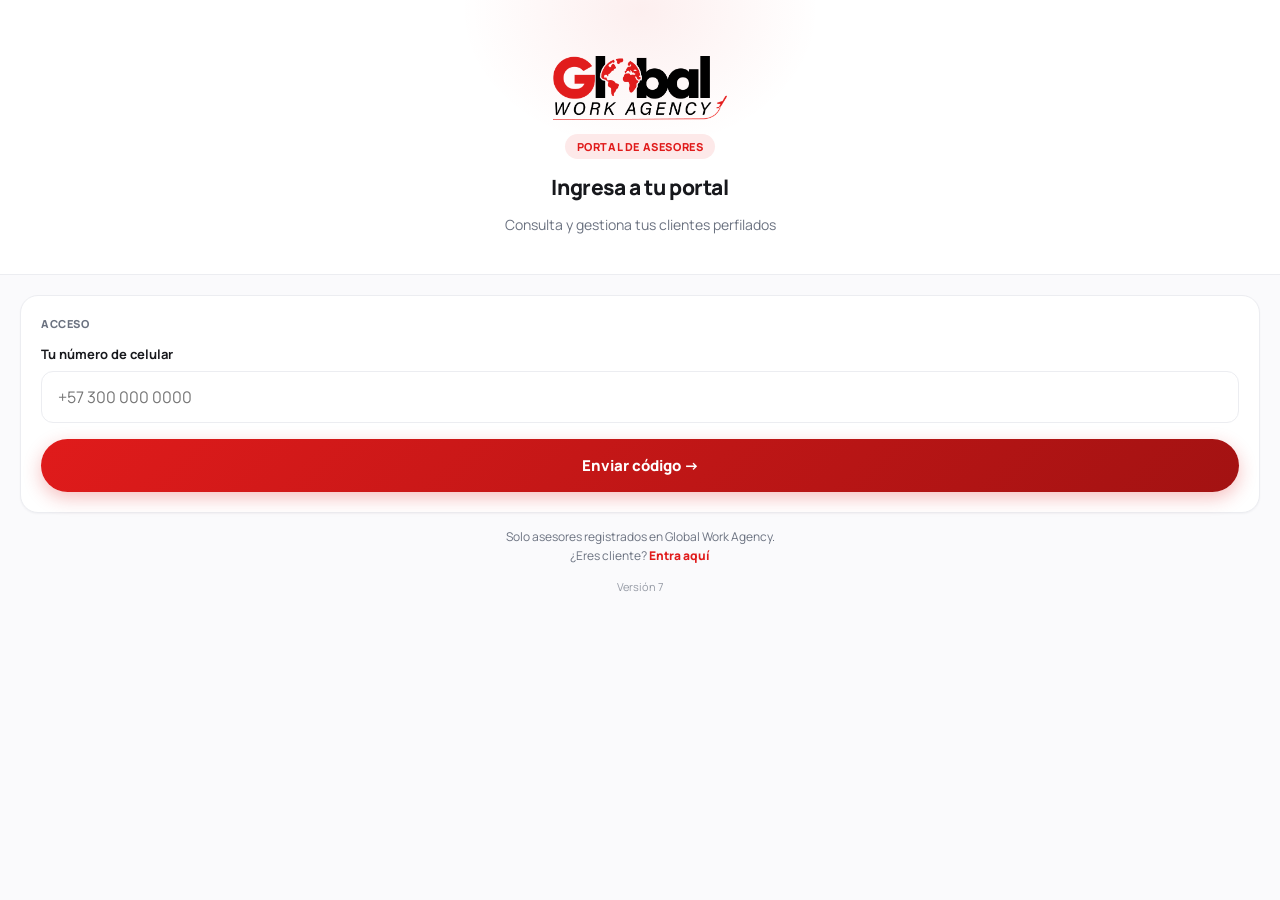
==== commit abddea09: "fix: telefono numerico rompia el render (Error de conexion). String() + encoding UTF-8 correcto. v7 " ====
--- a/asesor.html
+++ b/asesor.html
@@ -1,4 +1,4 @@
-﻿<!DOCTYPE html>
+<!DOCTYPE html>
 <html lang="es">
 <head>
   <meta charset="UTF-8">
@@ -14,7 +14,7 @@
   <link href="https://fonts.googleapis.com/css2?family=Manrope:wght@400;600;700;800&display=swap"
         rel="stylesheet" media="print" onload="this.media='all'">
   <noscript><link href="https://fonts.googleapis.com/css2?family=Manrope:wght@400;600;700;800&display=swap" rel="stylesheet"></noscript>
-  <title>GWA Â· Asesores</title>
+  <title>GWA · Asesores</title>
   <style>
     *, *::before, *::after { box-sizing: border-box; margin: 0; padding: 0; }
     :root {
@@ -42,12 +42,12 @@
       background: #FAFAFC; color: var(--text); overflow-x: hidden;
     }
 
-    /* â”€â”€ PANTALLAS â”€â”€ */
+    /* ── PANTALLAS ── */
     .screen { display: none; min-height: 100dvh; flex-direction: column; background: #FAFAFC; }
     .screen.active { display: flex; animation: screenIn .3s var(--ease); }
     @keyframes screenIn { from { opacity: 0; transform: translateX(16px); } }
 
-    /* â”€â”€ HEADER â”€â”€ */
+    /* ── HEADER ── */
     .app-header {
       background: #fff; color: var(--text);
       padding: calc(var(--safe-top) + 16px) 20px 16px;
@@ -68,11 +68,11 @@
     .header-info p  { font-size: 12px; color: var(--muted); margin-top: 2px;
       white-space: nowrap; overflow: hidden; text-overflow: ellipsis; }
 
-    /* â”€â”€ SCROLL â”€â”€ */
+    /* ── SCROLL ── */
     .scroll { flex: 1; overflow-y: auto; -webkit-overflow-scrolling: touch;
       padding: 20px 20px calc(var(--safe-bot) + 100px); }
 
-    /* â”€â”€ HERO â”€â”€ */
+    /* ── HERO ── */
     .hero {
       background: #fff;
       padding: calc(var(--safe-top) + 56px) 24px 40px;
@@ -95,7 +95,7 @@
       padding: 5px 12px; border-radius: 99px; position: relative;
     }
 
-    /* â”€â”€ CARDS â”€â”€ */
+    /* ── CARDS ── */
     .card {
       background: #fff; border-radius: var(--r);
       border: 1px solid var(--border); padding: 20px; margin-bottom: 14px;
@@ -109,7 +109,7 @@
       display: flex; align-items: center; gap: 8px;
     }
 
-    /* â”€â”€ INPUTS â”€â”€ */
+    /* ── INPUTS ── */
     .campo { margin-bottom: 16px; }
     .campo label { display: block; font-size: 13px; font-weight: 700; color: var(--text); margin-bottom: 8px; }
     .campo input, .campo select, .campo textarea {
@@ -128,7 +128,7 @@
       background-repeat: no-repeat; background-position: right 14px center; padding-right: 38px;
     }
 
-    /* â”€â”€ BOTONES â”€â”€ */
+    /* ── BOTONES ── */
     .btn {
       width: 100%; padding: 16px; border-radius: 50px; border: none;
       font-size: 15px; font-weight: 800; cursor: pointer;
@@ -146,7 +146,7 @@
     .btn:disabled { opacity: .4; pointer-events: none; }
     .btn:focus-visible, .back-btn:focus-visible { outline: 2px solid var(--brand); outline-offset: 2px; }
 
-    /* â”€â”€ BOTTOM BAR â”€â”€ */
+    /* ── BOTTOM BAR ── */
     .bottom-bar {
       position: fixed; bottom: 0; left: 0; right: 0;
       background: #fff; border-top: 1px solid var(--border);
@@ -155,7 +155,7 @@
     }
     .btn-sm { flex: 0 0 90px; padding: 14px 12px; font-size: 14px; }
 
-    /* â”€â”€ OTP INPUT â”€â”€ */
+    /* ── OTP INPUT ── */
     .otp-grid { display: flex; gap: 10px; justify-content: center; margin: 24px 0; }
     .otp-digit {
       width: 48px; height: 58px; border: 2px solid var(--border);
@@ -165,12 +165,12 @@
     }
     .otp-digit:focus { border-color: var(--brand); box-shadow: 0 0 0 3px rgba(224,27,27,.09); }
 
-    /* â”€â”€ BARRA DE PROGRESO â”€â”€ */
+    /* ── BARRA DE PROGRESO ── */
     .progress-track { height: 10px; background: var(--gray); border-radius: 99px; overflow: hidden; }
     .progress-fill { height: 100%; border-radius: 99px; transition: width .9s var(--ease); background: var(--brand); }
     .progress-fill.green { background: var(--green); }
 
-    /* â”€â”€ ETAPAS â”€â”€ */
+    /* ── ETAPAS ── */
     .etapas { display: flex; align-items: center; margin: 16px 0 8px; }
     .etapa-dot {
       width: 28px; height: 28px; border-radius: 50%;
@@ -187,7 +187,7 @@
     .etapa-label { font-size: 10px; color: var(--muted); font-weight: 700; text-align: center; flex: 1; }
     .etapa-label.active { color: var(--brand); }
 
-    /* â”€â”€ SELECTOR DE ETAPA (asesor) â”€â”€ */
+    /* ── SELECTOR DE ETAPA (asesor) ── */
     .etapa-picker { display: grid; grid-template-columns: 1fr 1fr; gap: 8px; margin-top: 4px; }
     .etapa-opt {
       padding: 12px 10px; border-radius: 12px; border: 1.5px solid var(--border);
@@ -204,7 +204,7 @@
     .etapa-opt.sel { border-color: var(--brand); background: var(--brand-soft); color: var(--brand-deep); }
     .etapa-opt.sel .num { background: var(--brand-grad); color: #fff; }
 
-    /* â”€â”€ DOCUMENTOS â”€â”€ */
+    /* ── DOCUMENTOS ── */
     .doc-item {
       display: flex; align-items: center; gap: 12px;
       padding: 14px; border-radius: 12px;
@@ -238,7 +238,7 @@
       box-shadow: 0 3px 10px rgba(224,27,27,.25); font-family: inherit;
     }
 
-    /* â”€â”€ HISTORIAL DE PAGOS â”€â”€ */
+    /* ── HISTORIAL DE PAGOS ── */
     .pago-row {
       padding: 12px 0; border-bottom: 1px solid var(--border);
       display: flex; align-items: center; gap: 12px;
@@ -257,7 +257,7 @@
     }
     .pago-dl svg { width: 14px; height: 14px; }
 
-    /* â”€â”€ LISTA DE CLIENTES â”€â”€ */
+    /* ── LISTA DE CLIENTES ── */
     .buscador { position: relative; margin-bottom: 12px; }
     .buscador input {
       width: 100%; padding: 13px 16px 13px 42px;
@@ -310,7 +310,7 @@
     .badge.e2 { background: #dbeafe; color: #1d4ed8; }
     .badge.e3 { background: var(--green-bg); color: var(--green); }
 
-    /* â”€â”€ RESUMEN â”€â”€ */
+    /* ── RESUMEN ── */
     .stats { display: flex; gap: 10px; margin-bottom: 14px; }
     .stat {
       flex: 1; background: #fff; border: 1px solid var(--border); border-radius: 14px;
@@ -320,7 +320,7 @@
     .stat .l { font-size: 10px; color: var(--muted); font-weight: 700; text-transform: uppercase;
       letter-spacing: .4px; margin-top: 2px; }
 
-    /* â”€â”€ ARCHIVO SOPORTE â”€â”€ */
+    /* ── ARCHIVO SOPORTE ── */
     .file-item {
       display: flex; align-items: center; gap: 12px;
       padding: 14px; background: #fff;
@@ -347,12 +347,12 @@
     }
     .preview-soporte img { display: block; width: 100%; height: auto; }
 
-    /* â”€â”€ PRECIO ROW â”€â”€ */
+    /* ── PRECIO ROW ── */
     .precio-row { display: flex; gap: 10px; }
     .precio-row select { width: 110px; flex-shrink: 0; }
     .precio-row input { flex: 1; }
 
-    /* â”€â”€ AVATAR â”€â”€ */
+    /* ── AVATAR ── */
     .avatar {
       width: 42px; height: 42px; border-radius: 50%; background: var(--brand-grad);
       color: #fff; font-size: 17px; font-weight: 800;
@@ -361,7 +361,7 @@
     }
     .avatar.sm { width: 38px; height: 38px; font-size: 15px; }
 
-    /* â”€â”€ PAGO INFO â”€â”€ */
+    /* ── PAGO INFO ── */
     .pago-nums { display: flex; gap: 0; margin: 14px 0 10px; }
     .pago-num { flex: 1; text-align: center; }
     .pago-num .valor { font-size: 18px; font-weight: 800; color: var(--black);
@@ -369,10 +369,10 @@
     .pago-num .lbl { font-size: 11px; color: var(--muted); margin-top: 2px; font-weight: 600; }
     .pago-num + .pago-num { border-left: 1px solid var(--border); }
 
-    /* â”€â”€ EMPTY â”€â”€ */
+    /* ── EMPTY ── */
     .empty-inline { text-align: center; padding: 22px 10px; color: var(--muted); font-size: 13px; }
 
-    /* â”€â”€ TOAST â”€â”€ */
+    /* ── TOAST ── */
     #toast {
       position: fixed; bottom: 110px; left: 50%;
       transform: translateX(-50%) translateY(16px);
@@ -384,7 +384,7 @@
     }
     #toast.show { opacity: 1; transform: translateX(-50%) translateY(0); }
 
-    /* â”€â”€ LOADER â”€â”€ */
+    /* ── LOADER ── */
     #loader {
       display: none; position: fixed; inset: 0;
       background: rgba(255,255,255,.95); z-index: 9998;
@@ -392,7 +392,7 @@
     }
     #loader.show { display: flex; }
 
-    /* â”€â”€ OVERLAY REINTENTO â”€â”€ */
+    /* ── OVERLAY REINTENTO ── */
     #reintentoOverlay {
       display: none; position: fixed; inset: 0; z-index: 9997;
       background: rgba(23,24,28,.5); align-items: center; justify-content: center; padding: 24px;
@@ -418,7 +418,7 @@
     @keyframes spin { to { transform: rotate(360deg); } }
     #loader p { font-size: 15px; font-weight: 700; color: var(--text); }
 
-    /* â”€â”€ Ã‰XITO â”€â”€ */
+    /* ── ÉXITO ── */
     .success-wrap {
       flex: 1; display: flex; flex-direction: column;
       align-items: center; justify-content: center; padding: 40px 30px; text-align: center;
@@ -446,9 +446,9 @@
 </head>
 <body>
 
-<!-- â•â•â•â•â•â•â•â•â•â•â•â•â•â•â•â•â•â•â•â•â•â•â•â•â•â•â•â•â•â•â•â•â•â•â•â•â•â•â•â•â•â•
-     PANTALLA 1 â€” LOGIN ASESOR
-â•â•â•â•â•â•â•â•â•â•â•â•â•â•â•â•â•â•â•â•â•â•â•â•â•â•â•â•â•â•â•â•â•â•â•â•â•â•â•â•â•â• -->
+<!-- ══════════════════════════════════════════
+     PANTALLA 1 — LOGIN ASESOR
+══════════════════════════════════════════ -->
 <div class="screen active" id="screenLogin">
   <div class="hero">
     <img src="logo-color.png" alt="Global Work Agency" width="173" height="64">
@@ -460,49 +460,49 @@
     <div class="card">
       <div class="card-title">Acceso</div>
       <div class="campo">
-        <label for="inputTelefono">Tu nÃºmero de celular</label>
+        <label for="inputTelefono">Tu número de celular</label>
         <input type="tel" id="inputTelefono" placeholder="+57 300 000 0000"
                autocomplete="tel" inputmode="tel">
       </div>
-      <button class="btn btn-primary" onclick="enviarOTP()">Enviar cÃ³digo â†’</button>
+      <button class="btn btn-primary" onclick="enviarOTP()">Enviar código →</button>
     </div>
     <p style="font-size:12px;color:var(--muted);text-align:center;line-height:1.6;">
       Solo asesores registrados en Global Work Agency.<br>
-      Â¿Eres cliente? <a href="index.html" style="color:var(--brand);font-weight:800;text-decoration:none;">Entra aquÃ­</a>
+      ¿Eres cliente? <a href="index.html" style="color:var(--brand);font-weight:800;text-decoration:none;">Entra aquí</a>
     </p>
-    <p style="font-size:11px;color:var(--muted);text-align:center;margin-top:14px;opacity:.7;">VersiÃ³n 6</p>
+    <p style="font-size:11px;color:var(--muted);text-align:center;margin-top:14px;opacity:.7;">Versión 7</p>
   </div>
 </div>
 
-<!-- â•â•â•â•â•â•â•â•â•â•â•â•â•â•â•â•â•â•â•â•â•â•â•â•â•â•â•â•â•â•â•â•â•â•â•â•â•â•â•â•â•â•
-     PANTALLA 2 â€” OTP
-â•â•â•â•â•â•â•â•â•â•â•â•â•â•â•â•â•â•â•â•â•â•â•â•â•â•â•â•â•â•â•â•â•â•â•â•â•â•â•â•â•â• -->
+<!-- ══════════════════════════════════════════
+     PANTALLA 2 — OTP
+══════════════════════════════════════════ -->
 <div class="screen" id="screenOtp">
   <div class="hero">
     <img src="logo-color.png" alt="Global Work Agency" width="173" height="64">
-    <h2>VerificaciÃ³n</h2>
-    <p id="otpSubtitulo">Ingresa el cÃ³digo que enviamos a tu celular</p>
+    <h2>Verificación</h2>
+    <p id="otpSubtitulo">Ingresa el código que enviamos a tu celular</p>
   </div>
   <div class="scroll">
     <div class="card">
       <div class="otp-grid" id="otpGrid">
-        <input class="otp-digit" type="tel" inputmode="numeric" maxlength="1" aria-label="DÃ­gito 1">
-        <input class="otp-digit" type="tel" inputmode="numeric" maxlength="1" aria-label="DÃ­gito 2">
-        <input class="otp-digit" type="tel" inputmode="numeric" maxlength="1" aria-label="DÃ­gito 3">
-        <input class="otp-digit" type="tel" inputmode="numeric" maxlength="1" aria-label="DÃ­gito 4">
-        <input class="otp-digit" type="tel" inputmode="numeric" maxlength="1" aria-label="DÃ­gito 5">
-        <input class="otp-digit" type="tel" inputmode="numeric" maxlength="1" aria-label="DÃ­gito 6">
+        <input class="otp-digit" type="tel" inputmode="numeric" maxlength="1" aria-label="Dígito 1">
+        <input class="otp-digit" type="tel" inputmode="numeric" maxlength="1" aria-label="Dígito 2">
+        <input class="otp-digit" type="tel" inputmode="numeric" maxlength="1" aria-label="Dígito 3">
+        <input class="otp-digit" type="tel" inputmode="numeric" maxlength="1" aria-label="Dígito 4">
+        <input class="otp-digit" type="tel" inputmode="numeric" maxlength="1" aria-label="Dígito 5">
+        <input class="otp-digit" type="tel" inputmode="numeric" maxlength="1" aria-label="Dígito 6">
       </div>
       <button class="btn btn-primary" onclick="verificarOTP()" style="margin-bottom:10px;">Verificar</button>
-      <button class="btn btn-secondary" onclick="reenviarOTP()" id="btnReenviar">Reenviar cÃ³digo</button>
-    </div>
-    <button class="btn btn-secondary" onclick="irA('screenLogin')">â† Cambiar nÃºmero</button>
+      <button class="btn btn-secondary" onclick="reenviarOTP()" id="btnReenviar">Reenviar código</button>
+    </div>
+    <button class="btn btn-secondary" onclick="irA('screenLogin')">← Cambiar número</button>
   </div>
 </div>
 
-<!-- â•â•â•â•â•â•â•â•â•â•â•â•â•â•â•â•â•â•â•â•â•â•â•â•â•â•â•â•â•â•â•â•â•â•â•â•â•â•â•â•â•â•
-     PANTALLA 3 â€” LISTA DE CLIENTES
-â•â•â•â•â•â•â•â•â•â•â•â•â•â•â•â•â•â•â•â•â•â•â•â•â•â•â•â•â•â•â•â•â•â•â•â•â•â•â•â•â•â• -->
+<!-- ══════════════════════════════════════════
+     PANTALLA 3 — LISTA DE CLIENTES
+══════════════════════════════════════════ -->
 <div class="screen" id="screenClientes">
   <div class="app-header">
     <div class="avatar" id="asesorAvatar">?</div>
@@ -515,14 +515,14 @@
 
   <div class="scroll" id="clientesScroll">
     <div class="stats" id="statsWrap">
-      <div class="stat"><div class="v" id="stTotal">â€”</div><div class="l">Clientes</div></div>
-      <div class="stat"><div class="v" id="stProceso">â€”</div><div class="l">En proceso</div></div>
-      <div class="stat"><div class="v" id="stFin">â€”</div><div class="l">Finalizados</div></div>
+      <div class="stat"><div class="v" id="stTotal">—</div><div class="l">Clientes</div></div>
+      <div class="stat"><div class="v" id="stProceso">—</div><div class="l">En proceso</div></div>
+      <div class="stat"><div class="v" id="stFin">—</div><div class="l">Finalizados</div></div>
     </div>
 
     <div class="buscador">
       <svg viewBox="0 0 24 24" fill="none" stroke="currentColor" stroke-width="2.2" stroke-linecap="round"><circle cx="11" cy="11" r="7"/><path d="M20 20l-3.5-3.5"/></svg>
-      <input type="search" id="inputBuscar" placeholder="Buscar por nombre o paÃ­s"
+      <input type="search" id="inputBuscar" placeholder="Buscar por nombre o país"
              oninput="renderClientes()" autocomplete="off">
     </div>
 
@@ -537,15 +537,15 @@
   </div>
 </div>
 
-<!-- â•â•â•â•â•â•â•â•â•â•â•â•â•â•â•â•â•â•â•â•â•â•â•â•â•â•â•â•â•â•â•â•â•â•â•â•â•â•â•â•â•â•
-     PANTALLA 4 â€” DETALLE DEL CLIENTE
-â•â•â•â•â•â•â•â•â•â•â•â•â•â•â•â•â•â•â•â•â•â•â•â•â•â•â•â•â•â•â•â•â•â•â•â•â•â•â•â•â•â• -->
+<!-- ══════════════════════════════════════════
+     PANTALLA 4 — DETALLE DEL CLIENTE
+══════════════════════════════════════════ -->
 <div class="screen" id="screenCliente">
   <div class="app-header">
-    <button class="back-btn" onclick="irA('screenClientes')" aria-label="Volver">â†</button>
+    <button class="back-btn" onclick="irA('screenClientes')" aria-label="Volver">←</button>
     <div class="header-info">
       <h1 id="cliNombre">Cliente</h1>
-      <p id="cliSub">â€”</p>
+      <p id="cliSub">—</p>
     </div>
     <img src="logo-color.png" alt="GWA" class="header-logo" width="65" height="24">
   </div>
@@ -558,8 +558,8 @@
       <div style="display:flex;align-items:center;gap:13px;margin-bottom:14px;">
         <div class="avatar sm" id="cliAvatar">?</div>
         <div style="min-width:0;">
-          <div style="font-size:15px;font-weight:800;" id="cliNombre2">â€”</div>
-          <div style="font-size:12px;color:var(--muted);margin-top:2px;" id="cliTelefono">â€”</div>
+          <div style="font-size:15px;font-weight:800;" id="cliNombre2">—</div>
+          <div style="font-size:12px;color:var(--muted);margin-top:2px;" id="cliTelefono">—</div>
         </div>
       </div>
       <a class="btn btn-wa" id="btnWA" href="#" target="_blank" rel="noopener">
@@ -602,15 +602,15 @@
   </div>
 </div>
 
-<!-- â•â•â•â•â•â•â•â•â•â•â•â•â•â•â•â•â•â•â•â•â•â•â•â•â•â•â•â•â•â•â•â•â•â•â•â•â•â•â•â•â•â•
-     PANTALLA 5 â€” REGISTRAR PAGO (solo precio + soporte)
-â•â•â•â•â•â•â•â•â•â•â•â•â•â•â•â•â•â•â•â•â•â•â•â•â•â•â•â•â•â•â•â•â•â•â•â•â•â•â•â•â•â• -->
+<!-- ══════════════════════════════════════════
+     PANTALLA 5 — REGISTRAR PAGO (solo precio + soporte)
+══════════════════════════════════════════ -->
 <div class="screen" id="screenPago">
   <div class="app-header">
-    <button class="back-btn" onclick="irA('screenCliente')" aria-label="Volver">â†</button>
+    <button class="back-btn" onclick="irA('screenCliente')" aria-label="Volver">←</button>
     <div class="header-info">
       <h1>Registrar pago</h1>
-      <p id="pagoCliente">â€”</p>
+      <p id="pagoCliente">—</p>
     </div>
     <img src="logo-color.png" alt="GWA" class="header-logo" width="65" height="24">
   </div>
@@ -642,14 +642,14 @@
   </div>
 
   <div class="bottom-bar">
-    <button class="btn btn-secondary btn-sm" onclick="irA('screenCliente')">AtrÃ¡s</button>
+    <button class="btn btn-secondary btn-sm" onclick="irA('screenCliente')">Atrás</button>
     <button class="btn btn-green" onclick="enviarPago()">Guardar pago</button>
   </div>
 </div>
 
-<!-- â•â•â•â•â•â•â•â•â•â•â•â•â•â•â•â•â•â•â•â•â•â•â•â•â•â•â•â•â•â•â•â•â•â•â•â•â•â•â•â•â•â•
-     PANTALLA 6 â€” PAGO GUARDADO
-â•â•â•â•â•â•â•â•â•â•â•â•â•â•â•â•â•â•â•â•â•â•â•â•â•â•â•â•â•â•â•â•â•â•â•â•â•â•â•â•â•â• -->
+<!-- ══════════════════════════════════════════
+     PANTALLA 6 — PAGO GUARDADO
+══════════════════════════════════════════ -->
 <div class="screen" id="screenPagoOk">
   <div class="success-wrap">
     <div class="success-icon-big">
@@ -657,7 +657,7 @@
     </div>
     <h2 style="font-size:22px;font-weight:800;letter-spacing:-.02em;">Pago registrado</h2>
     <p style="font-size:14px;color:var(--muted);line-height:1.6;margin-top:10px;max-width:280px;">
-      El soporte quedÃ³ guardado y el cliente ya lo verÃ¡ en su app.
+      El soporte quedó guardado y el cliente ya lo verá en su app.
     </p>
     <button class="btn btn-primary" style="margin-top:26px;max-width:280px;"
             onclick="abrirCliente(clienteActual)">Volver al cliente</button>
@@ -678,9 +678,9 @@
 </div>
 
 <script>
-/* â•â•â•â•â•â•â•â•â•â•â•â•â•â•â•â•â•â•â•â•â•â•â•â•â•â•â•â•â•â•â•â•â•â•â•â•â•â•â•â•â•â•
-   CONFIGURACIÃ“N â€” endpoints reales de n8n
-â•â•â•â•â•â•â•â•â•â•â•â•â•â•â•â•â•â•â•â•â•â•â•â•â•â•â•â•â•â•â•â•â•â•â•â•â•â•â•â•â•â• */
+/* ══════════════════════════════════════════
+   CONFIGURACIÓN — endpoints reales de n8n
+══════════════════════════════════════════ */
 const BASE = "https://app.rioagencymarketing.com/webhook";
 const WH = {
   login:      BASE + "/asesor-login",
@@ -694,7 +694,7 @@
 
 const ETAPAS = ["Perfilado", "Documentos", "En proceso", "Finalizado"];
 
-// IDs de las etapas en el pipeline de GHL (Ã­ndice = etapaIndex)
+// IDs de las etapas en el pipeline de GHL (índice = etapaIndex)
 const STAGE_IDS = [
   "49c81ecd-195b-436f-8914-ccb5744baa2b", // 0 Perfilado
   "553471ca-d2f3-4551-965d-2149d924e48e", // 1 Documentos
@@ -716,9 +716,9 @@
   chevron: '<svg viewBox="0 0 24 24" fill="none" stroke="currentColor" stroke-width="2.4" stroke-linecap="round" stroke-linejoin="round" aria-hidden="true"><polyline points="9 18 15 12 9 6"/></svg>'
 };
 
-/* â•â•â•â•â•â•â•â•â•â•â•â•â•â•â•â•â•â•â•â•â•â•â•â•â•â•â•â•â•â•â•â•â•â•â•â•â•â•â•â•â•â•
+/* ══════════════════════════════════════════
    ESTADO
-â•â•â•â•â•â•â•â•â•â•â•â•â•â•â•â•â•â•â•â•â•â•â•â•â•â•â•â•â•â•â•â•â•â•â•â•â•â•â•â•â•â• */
+══════════════════════════════════════════ */
 let sesion = null;
 try { sesion = JSON.parse(sessionStorage.getItem("gwa_asesor")); } catch(e){}
 
@@ -726,35 +726,35 @@
 let filtroEtapa = -1;       // -1 = todas
 let clienteActual = null;   // detalle del cliente abierto
 
-/* â•â•â•â•â•â•â•â•â•â•â•â•â•â•â•â•â•â•â•â•â•â•â•â•â•â•â•â•â•â•â•â•â•â•â•â•â•â•â•â•â•â•
-   NAVEGACIÃ“N
-â•â•â•â•â•â•â•â•â•â•â•â•â•â•â•â•â•â•â•â•â•â•â•â•â•â•â•â•â•â•â•â•â•â•â•â•â•â•â•â•â•â• */
+/* ══════════════════════════════════════════
+   NAVEGACIÓN
+══════════════════════════════════════════ */
 function irA(id) {
   document.querySelectorAll(".screen").forEach(s => s.classList.remove("active"));
   document.getElementById(id).classList.add("active");
   window.scrollTo(0, 0);
 }
 
-/* â•â•â•â•â•â•â•â•â•â•â•â•â•â•â•â•â•â•â•â•â•â•â•â•â•â•â•â•â•â•â•â•â•â•â•â•â•â•â•â•â•â•
+/* ══════════════════════════════════════════
    LOGIN / OTP
-â•â•â•â•â•â•â•â•â•â•â•â•â•â•â•â•â•â•â•â•â•â•â•â•â•â•â•â•â•â•â•â•â•â•â•â•â•â•â•â•â•â• */
+══════════════════════════════════════════ */
 async function enviarOTP() {
   const tel = document.getElementById("inputTelefono").value.trim();
-  if (!tel || tel.replace(/\D/g,"").length < 7) { toast("Ingresa un nÃºmero vÃ¡lido"); return; }
-  showLoader("Enviando cÃ³digo...");
+  if (!tel || tel.replace(/\D/g,"").length < 7) { toast("Ingresa un número válido"); return; }
+  showLoader("Enviando código...");
   try {
     const r = await post(WH.login, { telefono: tel });
     hideLoader();
     if (r.ok) {
       document.getElementById("otpSubtitulo").textContent =
-        "Ingresa el cÃ³digo que enviamos a " + tel;
+        "Ingresa el código que enviamos a " + tel;
       document.querySelectorAll(".otp-digit").forEach(i => i.value = "");
       irA("screenOtp");
       setTimeout(() => document.querySelector(".otp-digit").focus(), 250);
     } else {
-      toast(r.error || r.mensaje || "No encontramos un asesor con ese nÃºmero");
-    }
-  } catch(e) { hideLoader(); toast("Error de conexiÃ³n"); }
+      toast(r.error || r.mensaje || "No encontramos un asesor con ese número");
+    }
+  } catch(e) { hideLoader(); toast("Error de conexión"); }
 }
 
 document.querySelectorAll(".otp-digit").forEach((inp, i, all) => {
@@ -781,7 +781,7 @@
 
 async function verificarOTP() {
   const otp = getOTP();
-  if (otp.length !== 6) { toast("Ingresa los 6 dÃ­gitos"); return; }
+  if (otp.length !== 6) { toast("Ingresa los 6 dígitos"); return; }
   const tel = document.getElementById("inputTelefono").value.trim();
   showLoader("Verificando...");
   try {
@@ -795,11 +795,11 @@
       sessionStorage.setItem("gwa_asesor", JSON.stringify(sesion));
       cargarClientes();
     } else {
-      toast(r.error || r.mensaje || "CÃ³digo incorrecto");
+      toast(r.error || r.mensaje || "Código incorrecto");
       document.querySelectorAll(".otp-digit").forEach(i => i.value = "");
       document.querySelector(".otp-digit").focus();
     }
-  } catch(e) { hideLoader(); toast("Error de conexiÃ³n"); }
+  } catch(e) { hideLoader(); toast("Error de conexión"); }
 }
 
 async function reenviarOTP() {
@@ -808,14 +808,14 @@
   await enviarOTP();
   let s = 30;
   const t = setInterval(() => {
-    btn.textContent = `Reenviar cÃ³digo (${s}s)`;
-    if (--s < 0) { clearInterval(t); btn.disabled = false; btn.textContent = "Reenviar cÃ³digo"; }
+    btn.textContent = `Reenviar código (${s}s)`;
+    if (--s < 0) { clearInterval(t); btn.disabled = false; btn.textContent = "Reenviar código"; }
   }, 1000);
 }
 
-/* â•â•â•â•â•â•â•â•â•â•â•â•â•â•â•â•â•â•â•â•â•â•â•â•â•â•â•â•â•â•â•â•â•â•â•â•â•â•â•â•â•â•
+/* ══════════════════════════════════════════
    LISTA DE CLIENTES
-â•â•â•â•â•â•â•â•â•â•â•â•â•â•â•â•â•â•â•â•â•â•â•â•â•â•â•â•â•â•â•â•â•â•â•â•â•â•â•â•â•â• */
+══════════════════════════════════════════ */
 async function cargarClientes() {
   if (!sesion?.asesorId) { irA("screenLogin"); return; }
   showLoader("Cargando tus clientes...");
@@ -844,7 +844,7 @@
     renderFiltros();
     renderClientes();
     irA("screenClientes");
-  } catch(e) { hideLoader(); toast("Error de conexiÃ³n"); }
+  } catch(e) { hideLoader(); toast("Error de conexión"); }
 }
 
 function renderFiltros() {
@@ -884,12 +884,12 @@
     btn.className = "cliente-item";
     btn.style.animationDelay = Math.min(idx * .04, .4) + "s";
     btn.onclick = () => abrirCliente(c);
-    const metaAdmin = sesion.isAdmin && c.asesorNombre ? " Â· " + esc(c.asesorNombre) : "";
+    const metaAdmin = sesion.isAdmin && c.asesorNombre ? " · " + esc(c.asesorNombre) : "";
     btn.innerHTML = `
       <div class="avatar sm">${((c.nombre || "?").trim()[0] || "?").toUpperCase()}</div>
       <div class="cliente-info">
         <div class="cliente-nombre">${esc((c.nombre || "Sin nombre").trim())}</div>
-        <div class="cliente-meta">${esc(c.pais || "Sin paÃ­s")}${metaAdmin}</div>
+        <div class="cliente-meta">${esc(c.pais || "Sin país")}${metaAdmin}</div>
         ${et >= 0 ? `<span class="badge e${et}">${esc(c.etapaLabel || ETAPAS[et])}</span>`
                   : `<span class="badge">Sin proceso</span>`}
       </div>
@@ -898,16 +898,16 @@
   });
 }
 
-/* â•â•â•â•â•â•â•â•â•â•â•â•â•â•â•â•â•â•â•â•â•â•â•â•â•â•â•â•â•â•â•â•â•â•â•â•â•â•â•â•â•â•
+/* ══════════════════════════════════════════
    DETALLE DEL CLIENTE
-â•â•â•â•â•â•â•â•â•â•â•â•â•â•â•â•â•â•â•â•â•â•â•â•â•â•â•â•â•â•â•â•â•â•â•â•â•â•â•â•â•â• */
+══════════════════════════════════════════ */
 async function abrirCliente(item) {
   // item puede ser el objeto de la lista o el clienteActual (al volver del pago)
   const contactId = item && item.contactId;
   if (!contactId) return;
   showLoader("Cargando cliente...");
   try {
-    // Reintenta ante respuesta vacÃ­a (cuota de Sheets) o caÃ­da de red
+    // Reintenta ante respuesta vacía (cuota de Sheets) o caída de red
     let r = await post(WH.detalle, { contactId });
     const esperas = [1000, 1500, 2500, 3500, 5000];
     for (let intento = 0; (r.vacio || r.neterror) && intento < esperas.length; intento++) {
@@ -923,12 +923,12 @@
     clienteActual.opportunityId = r.opportunityId || (item && item.opportunityId) || "";
     renderCliente(clienteActual, item);
     irA("screenCliente");
-  } catch(e) { hideLoader(); toast("Error de conexiÃ³n"); }
+  } catch(e) { hideLoader(); toast("Error de conexión"); }
 }
 
 function mostrarReintento(item, motivo) {
   document.getElementById("reintentoMsg").textContent =
-    String(motivo || "Puede ser saturaciÃ³n momentÃ¡nea del servidor.");
+    String(motivo || "Puede ser saturación momentánea del servidor.");
   const ov = document.getElementById("reintentoOverlay");
   ov.classList.add("show");
   document.getElementById("btnReintentar").onclick = () => {
@@ -945,9 +945,9 @@
   document.getElementById("cliNombre").textContent  = nombre;
   document.getElementById("cliNombre2").textContent = nombre;
   document.getElementById("cliAvatar").textContent  = nombre[0].toUpperCase();
-  document.getElementById("cliTelefono").textContent = telefono || "Sin telÃ©fono";
+  document.getElementById("cliTelefono").textContent = telefono || "Sin teléfono";
   document.getElementById("cliSub").textContent =
-    [ed["Pais Destino"] || (item && item.pais), ed["Correo"]].filter(Boolean).join(" Â· ") || "Global Work Agency";
+    [ed["Pais Destino"] || (item && item.pais), ed["Correo"]].filter(Boolean).join(" · ") || "Global Work Agency";
   document.getElementById("pagoCliente").textContent = nombre;
 
   // WhatsApp
@@ -967,7 +967,7 @@
   renderDocs(d.documentos || {});
 }
 
-/* â”€â”€ ETAPAS â”€â”€ */
+/* ── ETAPAS ── */
 function renderEtapas(etapaActual) {
   const wrap = document.getElementById("etapasWrap");
   const labels = document.getElementById("etapasLabels");
@@ -976,7 +976,7 @@
   ETAPAS.forEach((nombre, i) => {
     const dot = document.createElement("div");
     dot.className = "etapa-dot" + (i < etapaActual ? " done" : i === etapaActual ? " active" : "");
-    dot.textContent = i < etapaActual ? "âœ“" : i + 1;
+    dot.textContent = i < etapaActual ? "✓" : i + 1;
     wrap.appendChild(dot);
     if (i < ETAPAS.length - 1) {
       const l = document.createElement("div");
@@ -1001,11 +1001,11 @@
 }
 
 async function cambiarEtapa(nuevaIdx, nombre, actualIdx) {
-  if (nuevaIdx === actualIdx) { toast("El cliente ya estÃ¡ en esta etapa"); return; }
+  if (nuevaIdx === actualIdx) { toast("El cliente ya está en esta etapa"); return; }
   if (!clienteActual.opportunityId) {
     toast("Este cliente no tiene oportunidad en el pipeline"); return;
   }
-  if (!confirm(`Â¿Mover a ${clienteActual.editable?.["Nombre Completo"] || "el cliente"} a la etapa "${nombre}"?`)) return;
+  if (!confirm(`¿Mover a ${clienteActual.editable?.["Nombre Completo"] || "el cliente"} a la etapa "${nombre}"?`)) return;
   showLoader("Actualizando etapa...");
   try {
     const r = await post(WH.etapa, {
@@ -1023,10 +1023,10 @@
       renderFiltros();
     }
     toast(`Cliente movido a "${nombre}"`);
-  } catch(e) { hideLoader(); toast("Error de conexiÃ³n"); }
-}
-
-/* â”€â”€ PAGOS â”€â”€ */
+  } catch(e) { hideLoader(); toast("Error de conexión"); }
+}
+
+/* ── PAGOS ── */
 function renderPagos(d) {
   const p = d.pago || {};
   const total = Number(p.total || 0);
@@ -1044,7 +1044,7 @@
   wrap.innerHTML = "";
   const historial = d.historialPagos || [];
   if (!historial.length) {
-    wrap.innerHTML = `<div class="empty-inline">AÃºn no hay pagos con soporte.</div>`;
+    wrap.innerHTML = `<div class="empty-inline">Aún no hay pagos con soporte.</div>`;
     return;
   }
   historial.forEach(a => {
@@ -1061,7 +1061,7 @@
   });
 }
 
-/* â”€â”€ DOCUMENTOS â”€â”€ */
+/* ── DOCUMENTOS ── */
 function renderDocs(documentos) {
   const wrap = document.getElementById("docsWrap");
   wrap.innerHTML = "";
@@ -1106,9 +1106,9 @@
   inp.click();
 }
 
-/* â•â•â•â•â•â•â•â•â•â•â•â•â•â•â•â•â•â•â•â•â•â•â•â•â•â•â•â•â•â•â•â•â•â•â•â•â•â•â•â•â•â•
+/* ══════════════════════════════════════════
    REGISTRAR PAGO (solo precio + soporte)
-â•â•â•â•â•â•â•â•â•â•â•â•â•â•â•â•â•â•â•â•â•â•â•â•â•â•â•â•â•â•â•â•â•â•â•â•â•â•â•â•â•â• */
+══════════════════════════════════════════ */
 function irAPago() {
   document.getElementById("pagoValor").value = "";
   document.getElementById("file-soporte").value = "";
@@ -1128,7 +1128,7 @@
     st.textContent = "Foto o PDF del comprobante"; st.className = "file-st";
     fi.classList.remove("ok"); prev.style.display = "none"; return;
   }
-  st.textContent = `âœ“ ${f.name} (${(f.size/1024).toFixed(0)} KB)`;
+  st.textContent = `✓ ${f.name} (${(f.size/1024).toFixed(0)} KB)`;
   st.className = "file-st ok";
   fi.classList.add("ok");
   if (f.type.startsWith("image/")) {
@@ -1165,12 +1165,12 @@
     hideLoader();
     if (r && r.ok === false) { toast(r.error || r.mensaje || "No se pudo guardar el pago"); return; }
     irA("screenPagoOk");
-  } catch(e) { hideLoader(); toast("Error de conexiÃ³n. Intenta de nuevo."); }
-}
-
-/* â•â•â•â•â•â•â•â•â•â•â•â•â•â•â•â•â•â•â•â•â•â•â•â•â•â•â•â•â•â•â•â•â•â•â•â•â•â•â•â•â•â•
-   SESIÃ“N
-â•â•â•â•â•â•â•â•â•â•â•â•â•â•â•â•â•â•â•â•â•â•â•â•â•â•â•â•â•â•â•â•â•â•â•â•â•â•â•â•â•â• */
+  } catch(e) { hideLoader(); toast("Error de conexión. Intenta de nuevo."); }
+}
+
+/* ══════════════════════════════════════════
+   SESIÓN
+══════════════════════════════════════════ */
 function cerrarSesion() {
   sesion = null; perfilados = []; clienteActual = null;
   sessionStorage.removeItem("gwa_asesor");
@@ -1179,15 +1179,15 @@
   irA("screenLogin");
 }
 
-/* â•â•â•â•â•â•â•â•â•â•â•â•â•â•â•â•â•â•â•â•â•â•â•â•â•â•â•â•â•â•â•â•â•â•â•â•â•â•â•â•â•â•
+/* ══════════════════════════════════════════
    HELPERS
-â•â•â•â•â•â•â•â•â•â•â•â•â•â•â•â•â•â•â•â•â•â•â•â•â•â•â•â•â•â•â•â•â•â•â•â•â•â•â•â•â•â• */
+══════════════════════════════════════════ */
 async function parseSafe(r) {
-  // El webhook a veces responde 200 con cuerpo vacÃ­o; no reventamos.
+  // El webhook a veces responde 200 con cuerpo vacío; no reventamos.
   const txt = await r.text();
-  if (!txt || !txt.trim()) return { ok: false, vacio: true, error: "El servidor no respondiÃ³, intenta de nuevo." };
+  if (!txt || !txt.trim()) return { ok: false, vacio: true, error: "El servidor no respondió, intenta de nuevo." };
   try { return JSON.parse(txt); }
-  catch(e) { return { ok: false, error: "Respuesta no vÃ¡lida del servidor." }; }
+  catch(e) { return { ok: false, error: "Respuesta no válida del servidor." }; }
 }
 async function post(url, data) {
   try {
@@ -1195,7 +1195,7 @@
       headers:{"Content-Type":"application/json"}, body: JSON.stringify(data) });
     return parseSafe(r);
   } catch(e) {
-    return { ok: false, neterror: true, error: "Sin conexiÃ³n, reintentando..." };
+    return { ok: false, neterror: true, error: "Sin conexión, reintentando..." };
   }
 }
 async function fetchFD(url, fd) {
@@ -1203,7 +1203,7 @@
     const r = await fetch(url, { method:"POST", body: fd });
     return parseSafe(r);
   } catch(e) {
-    return { ok: false, neterror: true, error: "Sin conexiÃ³n, reintentando..." };
+    return { ok: false, neterror: true, error: "Sin conexión, reintentando..." };
   }
 }
 
@@ -1230,9 +1230,9 @@
   setTimeout(() => el.classList.remove("show"), ms);
 }
 
-/* â•â•â•â•â•â•â•â•â•â•â•â•â•â•â•â•â•â•â•â•â•â•â•â•â•â•â•â•â•â•â•â•â•â•â•â•â•â•â•â•â•â•
+/* ══════════════════════════════════════════
    INIT
-â•â•â•â•â•â•â•â•â•â•â•â•â•â•â•â•â•â•â•â•â•â•â•â•â•â•â•â•â•â•â•â•â•â•â•â•â•â•â•â•â•â• */
+══════════════════════════════════════════ */
 if (sesion?.asesorId) { cargarClientes(); }
 </script>
 </body>
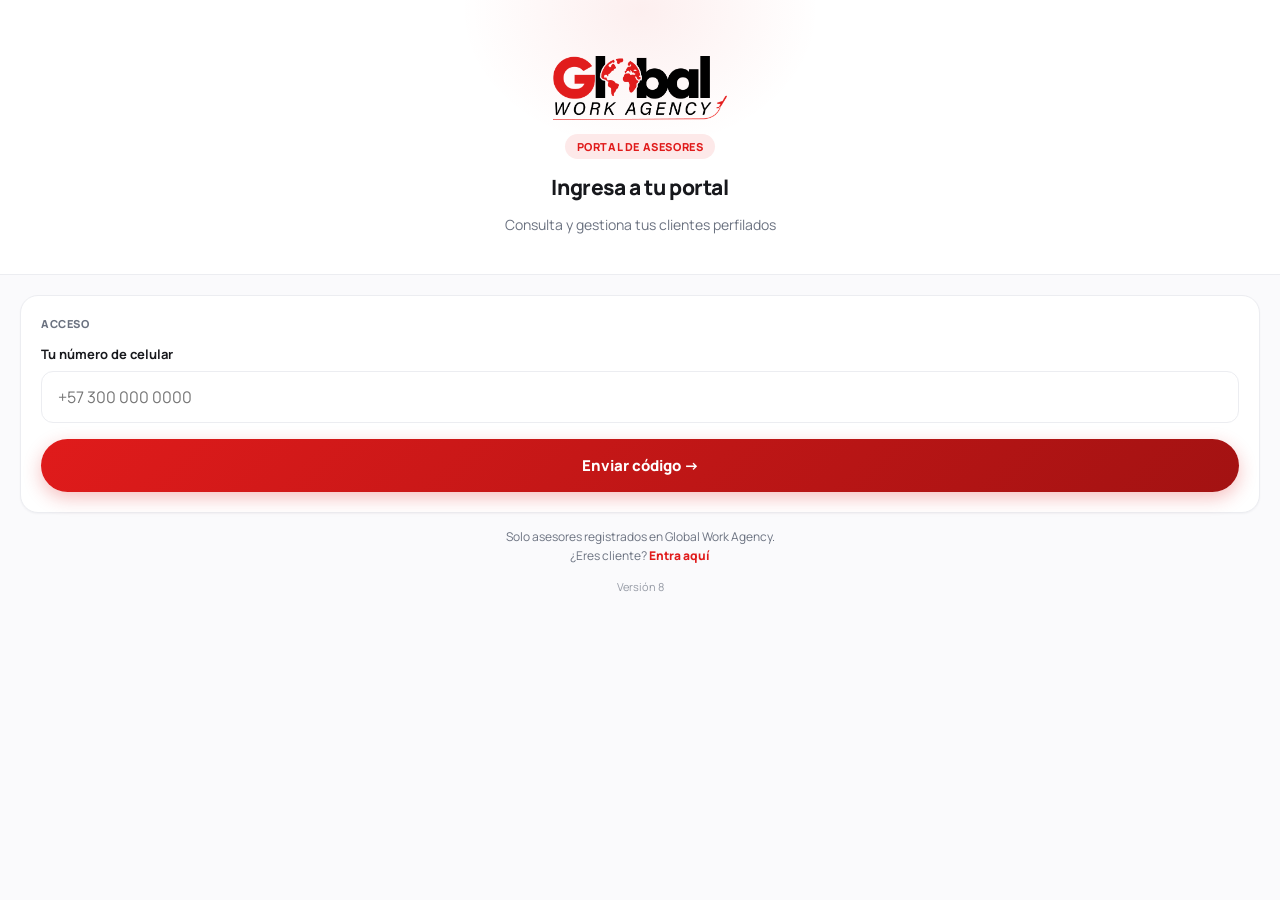
==== commit 4437da1d: "feat: resumen de pagos general (asesor/admin) + notificar al cliente (nota GHL). fmt redondea. v8 Co" ====
--- a/asesor.html
+++ b/asesor.html
@@ -470,7 +470,7 @@
       Solo asesores registrados en Global Work Agency.<br>
       ¿Eres cliente? <a href="index.html" style="color:var(--brand);font-weight:800;text-decoration:none;">Entra aquí</a>
     </p>
-    <p style="font-size:11px;color:var(--muted);text-align:center;margin-top:14px;opacity:.7;">Versión 7</p>
+    <p style="font-size:11px;color:var(--muted);text-align:center;margin-top:14px;opacity:.7;">Versión 8</p>
   </div>
 </div>
 
@@ -520,6 +520,17 @@
       <div class="stat"><div class="v" id="stFin">—</div><div class="l">Finalizados</div></div>
     </div>
 
+    <div class="card" id="resumenPagos">
+      <div class="card-title" id="resumenTitulo">Resumen de pagos</div>
+      <div class="pago-nums">
+        <div class="pago-num"><div class="valor" id="resPagado">$0</div><div class="lbl">Pagado</div></div>
+        <div class="pago-num"><div class="valor" id="resRestante">$0</div><div class="lbl">Por cobrar</div></div>
+        <div class="pago-num"><div class="valor" id="resTotal">$0</div><div class="lbl">Total</div></div>
+      </div>
+      <div class="progress-track" style="margin-top:6px;"><div class="progress-fill green" id="resBar" style="width:0%"></div></div>
+      <p style="font-size:12px;color:var(--muted);text-align:right;margin-top:6px;" id="resPct">0% recaudado</p>
+    </div>
+
     <div class="buscador">
       <svg viewBox="0 0 24 24" fill="none" stroke="currentColor" stroke-width="2.2" stroke-linecap="round"><circle cx="11" cy="11" r="7"/><path d="M20 20l-3.5-3.5"/></svg>
       <input type="search" id="inputBuscar" placeholder="Buscar por nombre o país"
@@ -599,6 +610,18 @@
       <div id="docsWrap"></div>
     </div>
 
+    <!-- Notificar al cliente -->
+    <div class="card">
+      <div class="card-title">Notificar al cliente</div>
+      <p style="font-size:12px;color:var(--muted);margin-bottom:12px;line-height:1.5;">
+        El mensaje le aparecerá al cliente en sus notificaciones dentro de la app.
+      </p>
+      <div class="campo" style="margin-bottom:12px;">
+        <textarea id="notaTexto" maxlength="500" placeholder="Ej: Ya revisamos tus documentos, todo en orden. Continuamos con tu proceso."></textarea>
+      </div>
+      <button class="btn btn-primary" onclick="enviarNota()">Enviar notificación</button>
+    </div>
+
   </div>
 </div>
 
@@ -689,7 +712,8 @@
   detalle:    BASE + "/asesor-detalle",
   etapa:      BASE + "/asesor-etapa",
   documento:  BASE + "/cliente-subir-documento",   // reutilizado (sube a GHL + Sheet)
-  pago:       BASE + "/registrar-abono"            // reutilizado (soporte + suma a Pagado)
+  pago:       BASE + "/registrar-abono",           // reutilizado (soporte + suma a Pagado)
+  nota:       BASE + "/asesor-nota"                // crea nota [cliente] en GHL -> notificación
 };
 
 const ETAPAS = ["Perfilado", "Documentos", "En proceso", "Finalizado"];
@@ -841,10 +865,33 @@
     document.getElementById("stProceso").textContent = perfilados.filter(c => c.etapaIndex === 2).length;
     document.getElementById("stFin").textContent     = perfilados.filter(c => c.etapaIndex === 3).length;
 
+    renderResumenPagos(r.resumen);
     renderFiltros();
     renderClientes();
     irA("screenClientes");
   } catch(e) { hideLoader(); toast("Error de conexión"); }
+}
+
+function renderResumenPagos(resumen) {
+  // Fallback: si el webhook no manda resumen, lo calculamos de la lista
+  let pagado, total;
+  if (resumen && (resumen.totalPagado != null || resumen.totalMeta != null)) {
+    pagado = Number(resumen.totalPagado || 0);
+    total  = Number(resumen.totalMeta || 0);
+  } else {
+    pagado = perfilados.reduce((s, c) => s + Number(c.pagado || 0), 0);
+    total  = perfilados.reduce((s, c) => s + Number(c.total  || 0), 0);
+  }
+  const restante = Math.max(total - pagado, 0);
+  const pct = total > 0 ? Math.round(pagado / total * 100) : 0;
+
+  document.getElementById("resumenTitulo").textContent =
+    sesion.isAdmin ? "Resumen de pagos · Todos" : "Resumen de pagos · Tus clientes";
+  document.getElementById("resPagado").textContent   = fmt(pagado);
+  document.getElementById("resRestante").textContent = fmt(restante);
+  document.getElementById("resTotal").textContent    = fmt(total);
+  document.getElementById("resBar").style.width      = Math.min(pct, 100) + "%";
+  document.getElementById("resPct").textContent      = pct + "% recaudado";
 }
 
 function renderFiltros() {
@@ -965,6 +1012,8 @@
   renderEtapas(typeof d.etapaIndex === "number" ? d.etapaIndex : -1);
   renderPagos(d);
   renderDocs(d.documentos || {});
+  const nt = document.getElementById("notaTexto");
+  if (nt) nt.value = "";
 }
 
 /* ── ETAPAS ── */
@@ -1107,6 +1156,27 @@
 }
 
 /* ══════════════════════════════════════════
+   NOTIFICAR AL CLIENTE
+══════════════════════════════════════════ */
+async function enviarNota() {
+  const texto = document.getElementById("notaTexto").value.trim();
+  if (!texto) { toast("Escribe el mensaje para el cliente"); return; }
+  if (!clienteActual?.contactId) { toast("Cliente no válido"); return; }
+  showLoader("Enviando notificación...");
+  try {
+    const r = await post(WH.nota, {
+      contactId: clienteActual.contactId,
+      asesorId: sesion.asesorId || "",
+      texto: texto
+    });
+    hideLoader();
+    if (r && r.ok === false) { toast(r.error || r.mensaje || "No se pudo enviar"); return; }
+    document.getElementById("notaTexto").value = "";
+    toast("Notificación enviada al cliente");
+  } catch(e) { hideLoader(); toast("Error de conexión"); }
+}
+
+/* ══════════════════════════════════════════
    REGISTRAR PAGO (solo precio + soporte)
 ══════════════════════════════════════════ */
 function irAPago() {
@@ -1209,7 +1279,7 @@
 
 function fmt(n) {
   if (!n) return "$0";
-  return "$" + Number(n).toLocaleString("es-CO");
+  return "$" + Math.round(Number(n)).toLocaleString("es-CO");
 }
 
 function esc(s) {
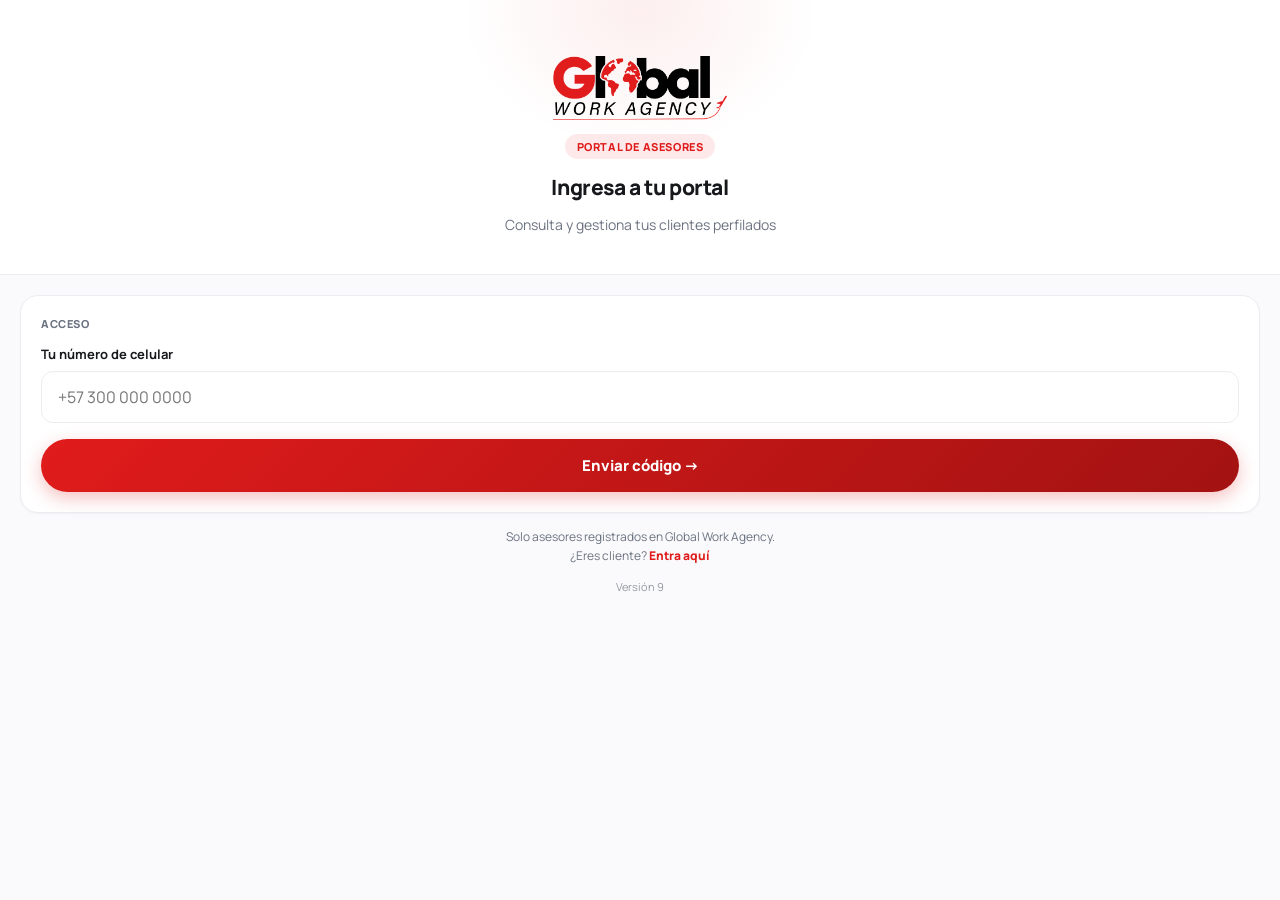
==== commit 68191bc6: "style: numeros de pagos mas pequenos en movil para que no se crucen. v9 Co-Authored-By: Claude Opus " ====
--- a/asesor.html
+++ b/asesor.html
@@ -363,11 +363,19 @@
 
     /* ── PAGO INFO ── */
     .pago-nums { display: flex; gap: 0; margin: 14px 0 10px; }
-    .pago-num { flex: 1; text-align: center; }
-    .pago-num .valor { font-size: 18px; font-weight: 800; color: var(--black);
-      font-variant-numeric: tabular-nums; letter-spacing: -.02em; }
-    .pago-num .lbl { font-size: 11px; color: var(--muted); margin-top: 2px; font-weight: 600; }
+    .pago-num { flex: 1; text-align: center; padding: 0 4px; min-width: 0; }
+    .pago-num .valor { font-size: 15px; font-weight: 800; color: var(--black);
+      font-variant-numeric: tabular-nums; letter-spacing: -.03em; line-height: 1.15;
+      white-space: nowrap; }
+    .pago-num .lbl { font-size: 10px; color: var(--muted); margin-top: 3px; font-weight: 600; }
     .pago-num + .pago-num { border-left: 1px solid var(--border); }
+    @media (max-width: 400px) {
+      .pago-num .valor { font-size: 13px; letter-spacing: -.04em; }
+      .pago-num { padding: 0 2px; }
+    }
+    @media (max-width: 340px) {
+      .pago-num .valor { font-size: 12px; }
+    }
 
     /* ── EMPTY ── */
     .empty-inline { text-align: center; padding: 22px 10px; color: var(--muted); font-size: 13px; }
@@ -470,7 +478,7 @@
       Solo asesores registrados en Global Work Agency.<br>
       ¿Eres cliente? <a href="index.html" style="color:var(--brand);font-weight:800;text-decoration:none;">Entra aquí</a>
     </p>
-    <p style="font-size:11px;color:var(--muted);text-align:center;margin-top:14px;opacity:.7;">Versión 8</p>
+    <p style="font-size:11px;color:var(--muted);text-align:center;margin-top:14px;opacity:.7;">Versión 9</p>
   </div>
 </div>
 
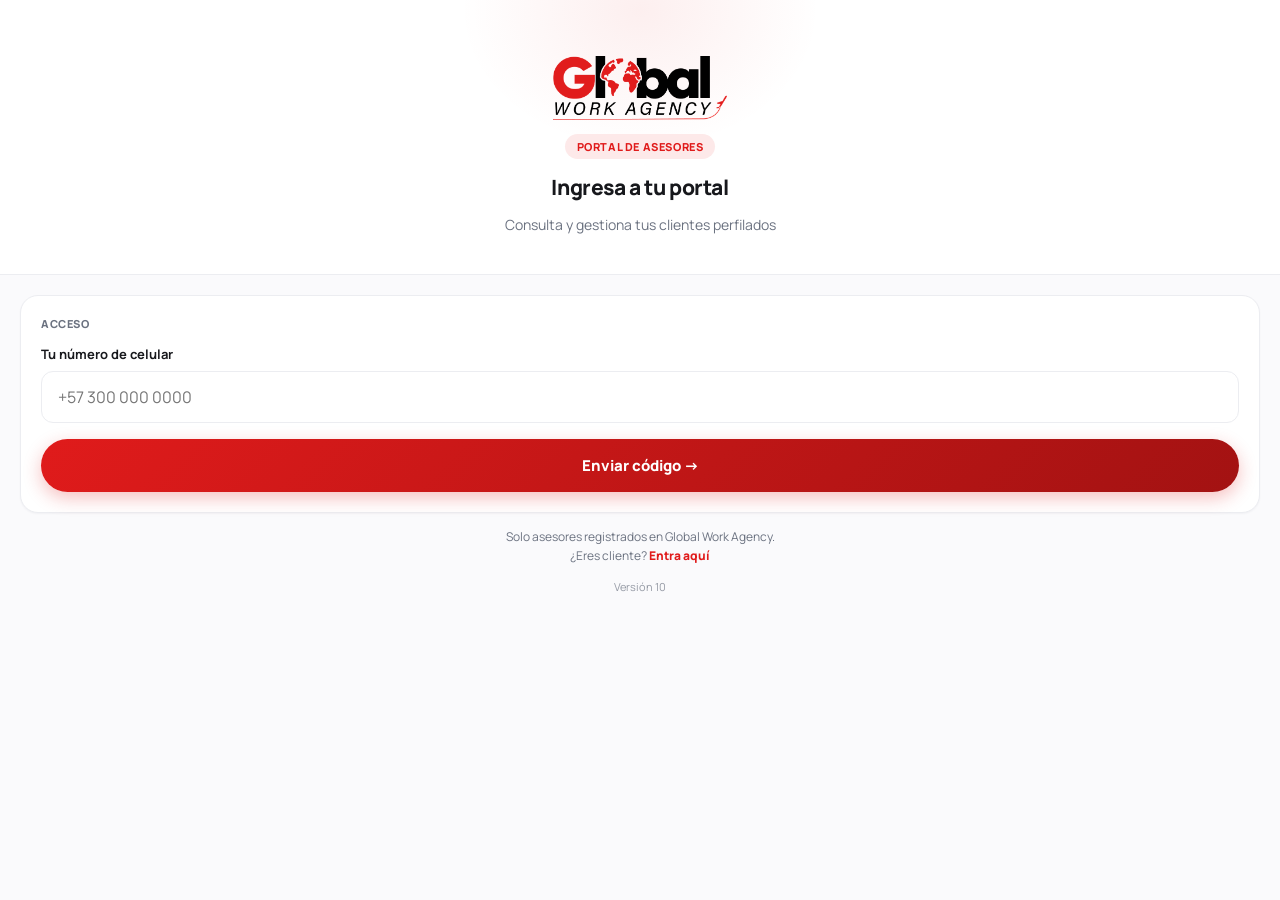
==== commit ef58beba: "feat: PWA instalable para portal asesores (manifest + SW). v10 Co-Authored-By: Claude Opus 4.8 <nore" ====
--- a/asesor.html
+++ b/asesor.html
@@ -7,6 +7,7 @@
   <meta name="apple-mobile-web-app-capable" content="yes">
   <meta name="apple-mobile-web-app-status-bar-style" content="default">
   <meta name="apple-mobile-web-app-title" content="GWA Asesor">
+  <link rel="manifest" href="asesor-manifest.json">
   <link rel="apple-touch-icon" href="icons/icon-192.png">
   <link rel="preload" as="image" href="logo-color.png">
   <link rel="preconnect" href="https://fonts.googleapis.com">
@@ -478,7 +479,7 @@
       Solo asesores registrados en Global Work Agency.<br>
       ¿Eres cliente? <a href="index.html" style="color:var(--brand);font-weight:800;text-decoration:none;">Entra aquí</a>
     </p>
-    <p style="font-size:11px;color:var(--muted);text-align:center;margin-top:14px;opacity:.7;">Versión 9</p>
+    <p style="font-size:11px;color:var(--muted);text-align:center;margin-top:14px;opacity:.7;">Versión 10</p>
   </div>
 </div>
 
@@ -1312,6 +1313,10 @@
    INIT
 ══════════════════════════════════════════ */
 if (sesion?.asesorId) { cargarClientes(); }
+
+if ("serviceWorker" in navigator) {
+  navigator.serviceWorker.register("sw.js").catch(() => {});
+}
 </script>
 </body>
 </html>
